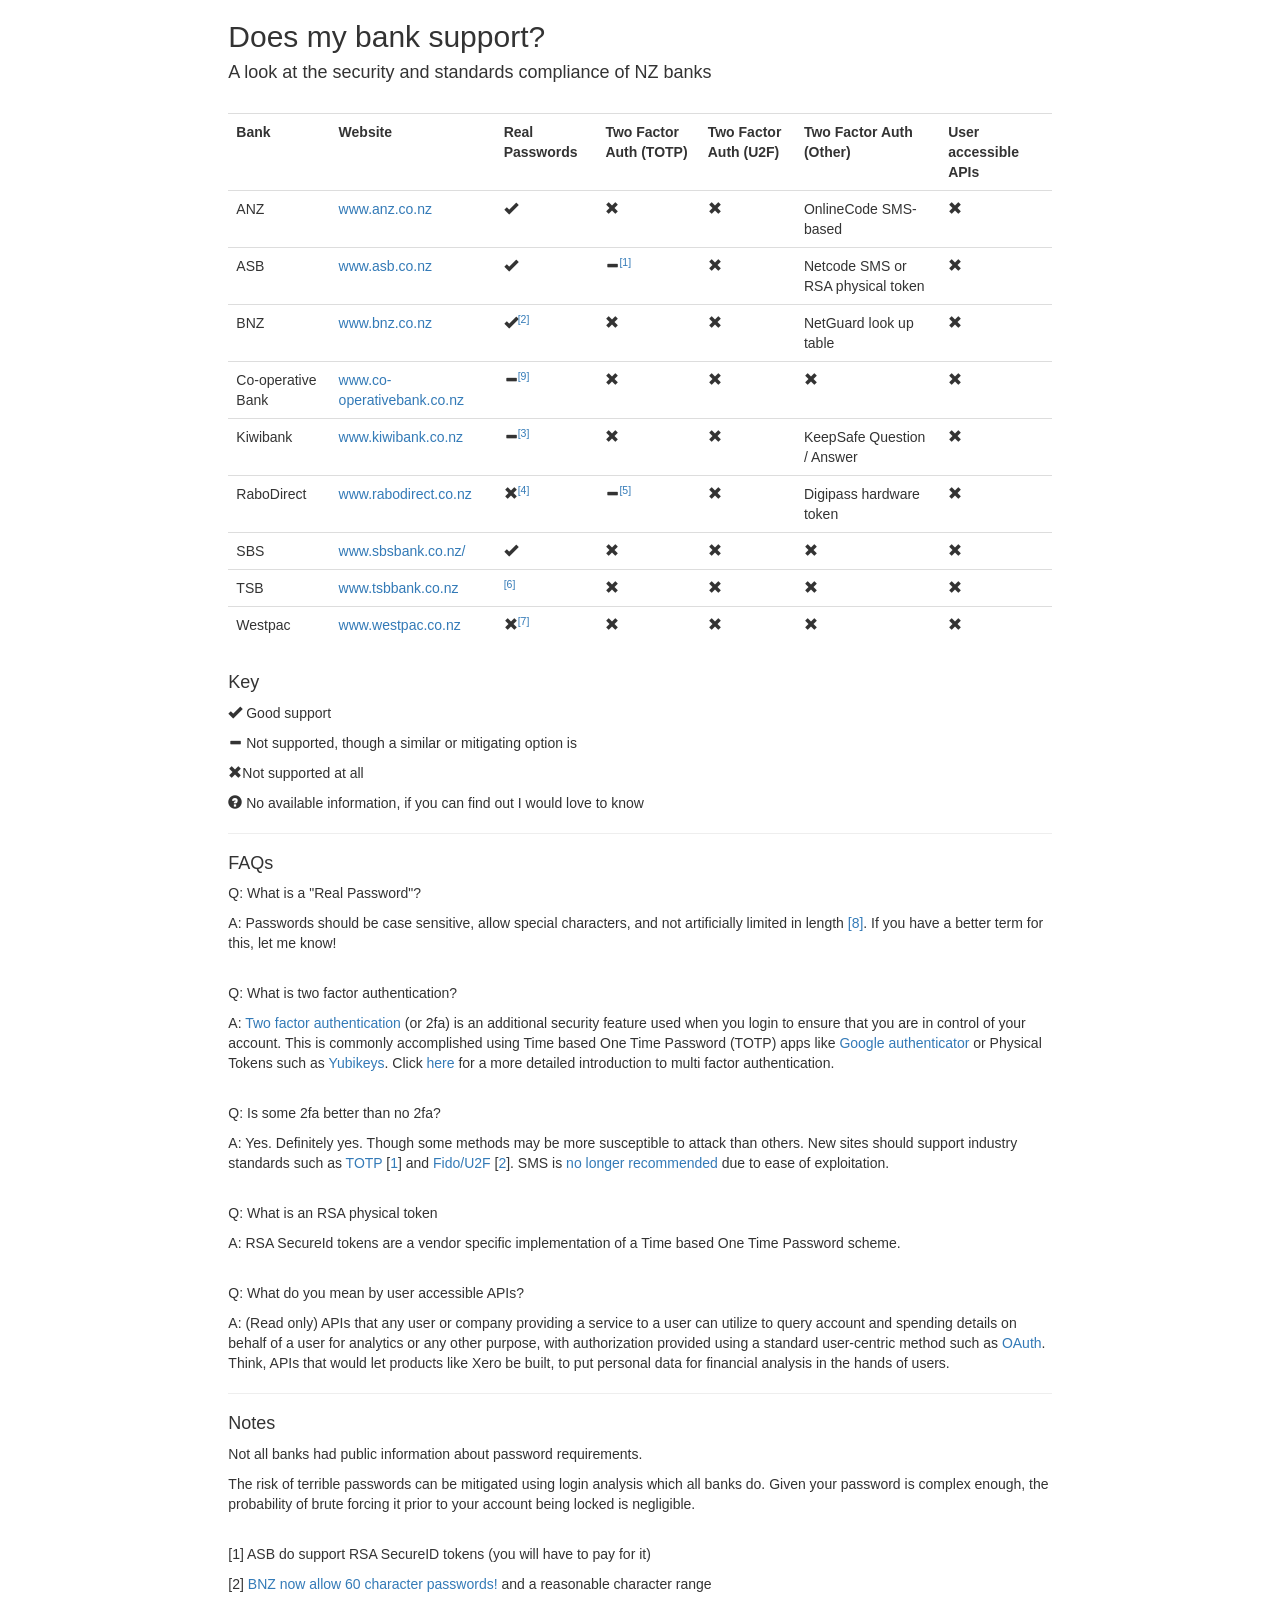
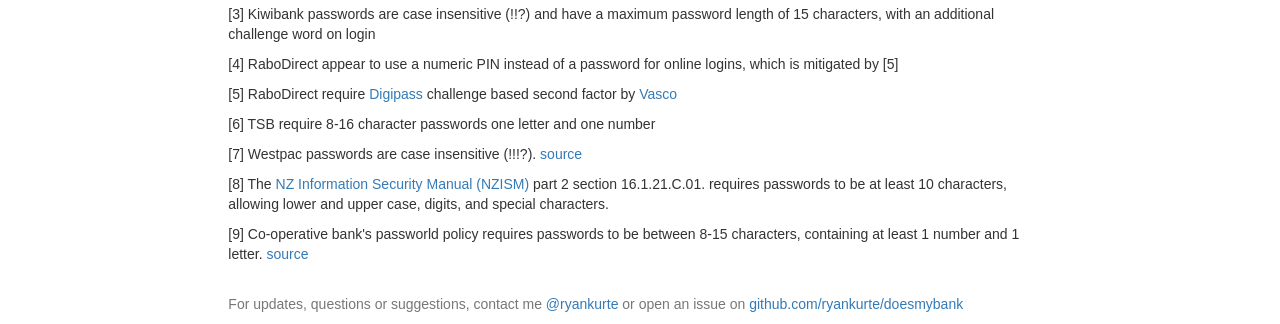
==== index.html @ afba8ef1 "Merge branch 'master' into sbs-bank # Conflicts: #	index.html" ====
<!DOCTYPE html>
<html lang="en">
  <head>
    <meta charset="utf-8">
    <meta http-equiv="X-UA-Compatible" content="IE=edge">
    <meta name="viewport" content="width=device-width, initial-scale=1">
    <!-- The above 3 meta tags *must* come first in the head; any other head content must come *after* these tags -->
    <title>Does My Bank Support?</title>

    <!-- Bootstrap -->
    <link href="css/bootstrap.min.css" rel="stylesheet">
    <!-- Custom CSS -->
    <link href="css/custom.css" rel="stylesheet">

    <!-- HTML5 shim and Respond.js for IE8 support of HTML5 elements and media queries -->
    <!-- WARNING: Respond.js doesn't work if you view the page via file:// -->
    <!--[if lt IE 9]>
      <script src="https://oss.maxcdn.com/html5shiv/3.7.3/html5shiv.min.js"></script>
      <script src="https://oss.maxcdn.com/respond/1.4.2/respond.min.js"></script>
    <![endif]-->
  </head>
  <body>
  <div class="container-fluid">
    <div class="row">
      <div class="col-md-10 col-md-offset-1 col-lg-8 col-lg-offset-2">
        <h2>Does my bank support?</h2>
        <h4>A look at the security and standards compliance of NZ banks</h4>
        <br>

        <div class="table-responsive">
          <table class="table table-reflow">
            <tr>
              <th data-label="Bank">Bank</th>
              <th>Website</th>
              <th>Real Passwords</th>
              <th>Two Factor Auth (TOTP)</th>
              <th>Two Factor Auth (U2F)</th>
              <th>Two Factor Auth (Other)</th>
              <th>User accessible APIs</th>
            </tr>
            <tr>
              <td data-label="ANZ">ANZ</td>
              <td><a href="https://www.anz.co.nz">www.anz.co.nz</a></td>
              <td><span class="glyphicon glyphicon-ok" aria-hidden="true"></span></td>
              <td><span class="glyphicon glyphicon-remove" aria-hidden="true"></span></td>
              <td><span class="glyphicon glyphicon-remove" aria-hidden="true"></span></td>
              <td>OnlineCode SMS-based</td>
              <td><span class="glyphicon glyphicon-remove" aria-hidden="true"></span></td>
            </tr>
            <tr>
              <td data-label="ASB">ASB</td>
              <td><a href="https://www.asb.co.nz">www.asb.co.nz</a></td>
              <td><span class="glyphicon glyphicon-ok" aria-hidden="true"></span></td>
              <td><span class="glyphicon glyphicon-minus" aria-hidden="true"></span><sup><a href="#note1">[1]</a></sup></td>
              <td><span class="glyphicon glyphicon-remove" aria-hidden="true"></span></td>
              <td>Netcode SMS or RSA physical token</td>
              <td><span class="glyphicon glyphicon-remove" aria-hidden="true"></span></td>
            </tr>
            <tr>
              <td data-label="BNZ">BNZ</td>
              <td><a href="https://www.bnz.co.nz">www.bnz.co.nz</a></td>
              <td><span class="glyphicon glyphicon-ok" aria-hidden="true"></span><sup><a href="#note2">[2]</a></sup></td>
              <td><span class="glyphicon glyphicon-remove" aria-hidden="true"></span></td>
              <td><span class="glyphicon glyphicon-remove" aria-hidden="true"></span></td>
              <td>NetGuard look up table</td>
              <td><span class="glyphicon glyphicon-remove" aria-hidden="true"></span></td>
            </tr>
            <tr>
              <td data-label="Co-operative Bank">Co-operative Bank</td>
              <td><a href="https://www.co-operativebank.co.nz">www.co-operativebank.co.nz</a></td>
              <td><span class="glyphicon glyphicon-minus" aria-hidden="true"></span><sup><a href="#note9">[9]</a></sup></td>
              <td><span class="glyphicon glyphicon-remove" aria-hidden="true"></span></td>
              <td><span class="glyphicon glyphicon-remove" aria-hidden="true"></span></td>
              <td><span class="glyphicon glyphicon-remove" aria-hidden="true"></span></td>
              <td><span class="glyphicon glyphicon-remove" aria-hidden="true"></span></td>
            </tr>
            <tr>
              <td data-label="Kiwibank">Kiwibank</td>
              <td><a href="https://www.kiwibank.co.nz">www.kiwibank.co.nz</a></td>
              <td><span class="glyphicon glyphicon-minus" aria-hidden="true"></span><sup><a href="#note3">[3]</a></sup></td>
              <td><span class="glyphicon glyphicon-remove" aria-hidden="true"></span></td>
              <td><span class="glyphicon glyphicon-remove" aria-hidden="true"></span></td>
              <td>KeepSafe Question / Answer</td>
              <td><span class="glyphicon glyphicon-remove" aria-hidden="true"></span></td>
            </tr>
            <tr>
              <td data-label="RaboDirect">RaboDirect</td>
              <td><a href="https://www.rabodirect.co.nz">www.rabodirect.co.nz</a></td>
              <td><span class="glyphicon glyphicon-remove" aria-hidden="true"></span><sup><a href="#note4">[4]</a></sup></td>
              <td><span class="glyphicon glyphicon-minus" aria-hidden="true"></span><sup><a href="#note5">[5]</a></sup></td>
              <td><span class="glyphicon glyphicon-remove" aria-hidden="true"></span></td>
              <td>Digipass hardware token</td>
              <td><span class="glyphicon glyphicon-remove" aria-hidden="true"></span></td>
            </tr>
            <tr>
              <td data-label="SBS">SBS</td>
              <td><a href="https://www.sbsbank.co.nz/">www.sbsbank.co.nz/</a></td>
              <td><span class="glyphicon glyphicon-ok" aria-hidden="true"></span></td>
              <td><span class="glyphicon glyphicon-remove" aria-hidden="true"></span></td>
              <td><span class="glyphicon glyphicon-remove" aria-hidden="true"></span></td>
              <td><span class="glyphicon glyphicon-remove" aria-hidden="true"></span></td>
              <td><span class="glyphicon glyphicon-remove" aria-hidden="true"></span></td>
              </tr>
            <tr>
              <td data-label="TSB">TSB</td>
              <td><a href="https://www.tsbbank.co.nz">www.tsbbank.co.nz</a></td>
              <td><span class="glyphicon glyphicon-removen" aria-hidden="true"></span><sup><a href="#note6">[6]</a></sup></td>
              <td><span class="glyphicon glyphicon-remove" aria-hidden="true"></span></td>
              <td><span class="glyphicon glyphicon-remove" aria-hidden="true"></span></td>
              <td><span class="glyphicon glyphicon-remove" aria-hidden="true"></span></td>
              <td><span class="glyphicon glyphicon-remove" aria-hidden="true"></span></td>
            </tr>
            <tr>
              <td data-label="Westpac">Westpac</td>
              <td><a href="https://www.westpac.co.nz">www.westpac.co.nz</a></td>
              <td><span class="glyphicon glyphicon-remove" aria-hidden="true"></span><sup><a href="#note7">[7]</a></sup></td>
              <td><span class="glyphicon glyphicon-remove" aria-hidden="true"></span></td>
              <td><span class="glyphicon glyphicon-remove" aria-hidden="true"></span></td>
              <td><span class="glyphicon glyphicon-remove" aria-hidden="true"></span></td>
              <td><span class="glyphicon glyphicon-remove" aria-hidden="true"></span></td>
            </tr>
          </table>
        </div>
        <span class="table-person-helper hidden-sm hidden-md hidden-lg">Swipe left to see more</span>

        <div>
        <h4>Key</h4>
          <p><span class="glyphicon glyphicon-ok" aria-hidden="true"></span> Good support</p>
          <p><span class="glyphicon glyphicon-minus" aria-hidden="true"></span> Not supported, though a similar or mitigating option is</p>
          <p><span class="glyphicon glyphicon-remove" aria-hidden="true"></span>Not supported at all</p>
          <p><span class="glyphicon glyphicon-question-sign" aria-hidden="true"></span> No available information, if you can find out I would love to know</p>
        </div>

        <hr>

        <div>
          <h4>FAQs</h4>
          <p>Q: What is a "Real Password"?</p>
          <p>A: Passwords should be case sensitive, allow special characters, and not artificially limited in length <a href="#note8">[8]</a>. If you have a better term for this, let me know!</p>
          <br>
          <p>Q: What is two factor authentication?</p>
          <p>A: <a href="https://en.wikipedia.org/wiki/Multi-factor_authentication">Two factor authentication</a> (or 2fa) is an additional security feature used when you login to ensure that you are in control of your account. This is commonly accomplished using Time based One Time Password (TOTP) apps like <a href="https://en.wikipedia.org/wiki/Google_Authenticator">Google authenticator</a> or Physical Tokens such as <a href="https://en.wikipedia.org/wiki/YubiKey">Yubikeys</a>. Click <a href="https://www.securenvoy.com/two-factor-authentication/what-is-2fa.shtm">here</a> for a more detailed introduction to multi factor authentication.</p>
          <br>
          <p>Q: Is some 2fa better than no 2fa?</p>
          <p>A: Yes. Definitely yes. Though some methods may be more susceptible to attack than others. New sites should support industry standards such as <a href="https://en.wikipedia.org/wiki/Time-based_One-time_Password_Algorithm">TOTP</a> [<a href="https://tools.ietf.org/html/rfc6238">1</a>] and <a href="https://en.wikipedia.org/wiki/Universal_2nd_Factor">Fido/U2F</a> [<a href="https://fidoalliance.org/specifications/overview/">2</a>]. SMS is <a href="https://techcrunch.com/2016/07/25/nist-declares-the-age-of-sms-based-2-factor-authentication-over/">no longer recommended</a> due to ease of exploitation.</p>
          <br>
          <p>Q: What is an RSA physical token</p>
          <p>A: RSA SecureId tokens are a vendor specific implementation of a Time based One Time Password scheme.</p>
          <br>
          <p>Q: What do you mean by user accessible APIs?</p>
          <p>A: (Read only) APIs that any user or company providing a service to a user can utilize to query account and spending details on behalf of a user for analytics or any other purpose, with authorization provided using a standard user-centric method such as <a href="https://en.wikipedia.org/wiki/OAuth">OAuth</a>. Think, APIs that would let products like Xero be built, to put personal data for financial analysis in the hands of users.</p>
        </div>

        <hr>

        <div>
          <h4>Notes</h4>
          <p>Not all banks had public information about password requirements.</p>
          <p>
            The risk of terrible passwords can be mitigated using login analysis which all banks do.
            Given your password is complex enough, the probability of brute forcing it prior to your account being locked is negligible.
          </p>
          <br>
          <p id="note1">[1] ASB do support RSA SecureID tokens (you will have to pay for it)</p>
          <p id="note2">[2] <a href="https://twitter.com/hipsterjazzbo/status/967546047261110273">BNZ now allow 60 character passwords!</a> and a reasonable character range</p>
          <p id="note3">[3] Kiwibank passwords are case insensitive (!!?) and have a maximum password length of 15 characters, with an additional challenge word on login</p>
          <p id="note4">[4] RaboDirect appear to use a numeric PIN instead of a password for online logins, which is mitigated by [5]</p>
          <p id="note5">[5] RaboDirect require <a href="https://www.rabodirect.co.nz/security/digipass/default.aspx">Digipass</a> challenge based second factor by <a href="https://www.vasco.com/">Vasco</a></p>
          <p id="note6">[6] TSB require 8-16 character passwords one letter and one number</p>
          <p id="note7">[7] Westpac passwords are case insensitive (!!!?). <a href="http://westpac.custhelp.com/app/answers/detail/a_id/523/~/how-do-i-choose-an-online-banking-password%3F">source</a></p>
          <p id="note8">[8] The <a href="http://www.gcsb.govt.nz/publications/the-nz-information-security-manual/">NZ Information Security Manual (NZISM)</a> part 2 section 16.1.21.C.01. requires passwords to be at least 10 characters, allowing lower and upper case, digits, and special characters.</p>
          <p id="note9">[9] Co-operative bank's passworld policy requires passwords to be between 8-15 characters, containing at least 1 number and 1 letter. <a href="https://www.co-operativebank.co.nz/terms-and-conditions/terms-and-conditions-digital-services">source</a></p>

        </div>

        <br>

        <footer class="footer">
          <p class="text-muted">For updates, questions or suggestions, contact me <a href="https://twitter.com/ryankurte">@ryankurte</a> or open an issue on <a href="https://github.com/ryankurte/doesmybank">github.com/ryankurte/doesmybank</a></p>
        </footer>
      </div>
    </div>
  </div>
  <!-- jQuery (necessary for Bootstrap's JavaScript plugins) -->
  <script src="https://ajax.googleapis.com/ajax/libs/jquery/1.12.4/jquery.min.js"></script>
  <!-- Include all compiled plugins (below), or include individual files as needed -->
  <script src="js/bootstrap.min.js"></script>
  <script src="js/analytics.js"></script>
</body>
</html>
---- css/custom.css ----
:target {
    background-color: #ffa;
}

@media screen and (max-width: 767px) {
    .table-reflow tbody {
        position: relative;
    }
    .table-reflow tr td:first-child:before, .table-reflow tr th:first-child:before {
        position: absolute;
        z-index: 1;
        left: 15px;
        display: block;
        width: 133px;
        height: 37px;
        padding: 8px;
        content: attr(data-label);
        transform: translateY(-8px);
        border-right: 1px solid #ddd;
        border-bottom: 1px solid #ddd;
        border-left: 1px solid #ddd;
        background-color: white;
    }
    .table-person-helper {
        font-size: 10px;
        top: 100%;
        display: block;
        content: attr(data-label);
        text-align: right;
        color: #6f6f6f;
    }
}
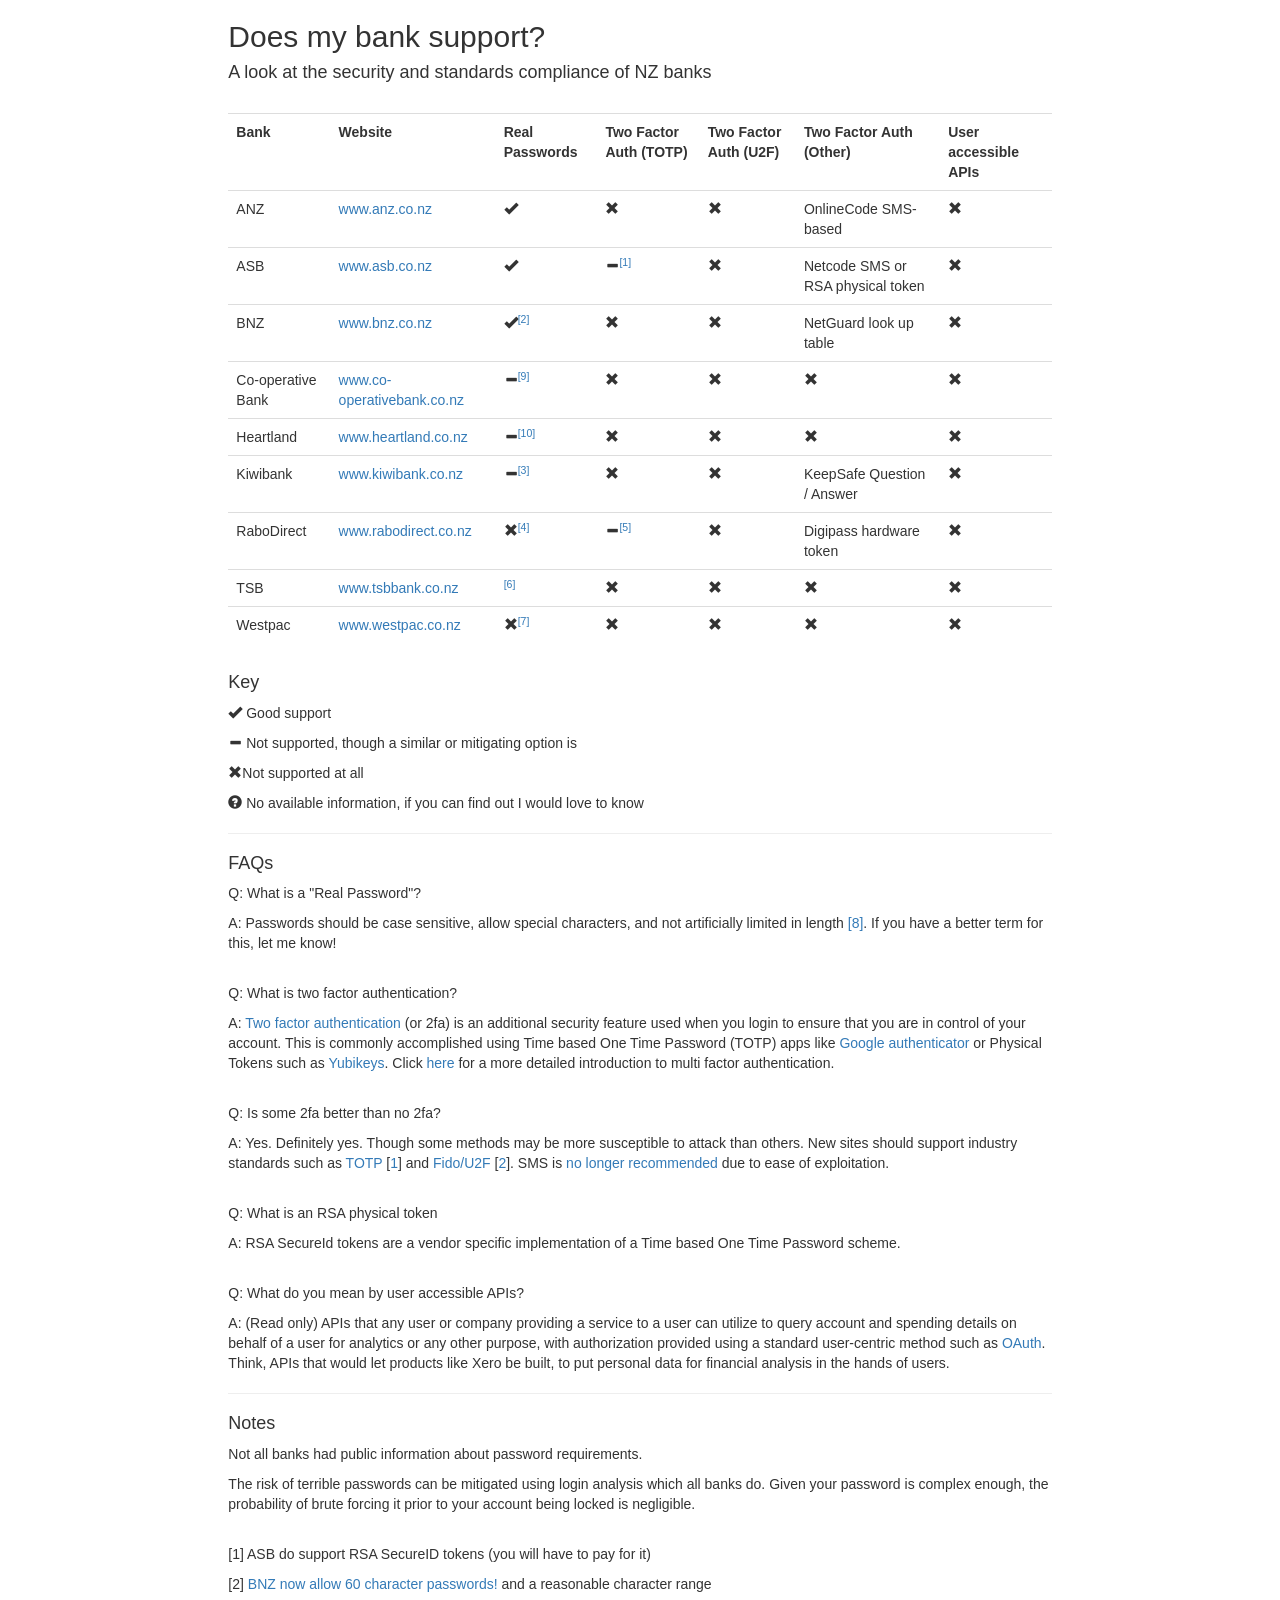
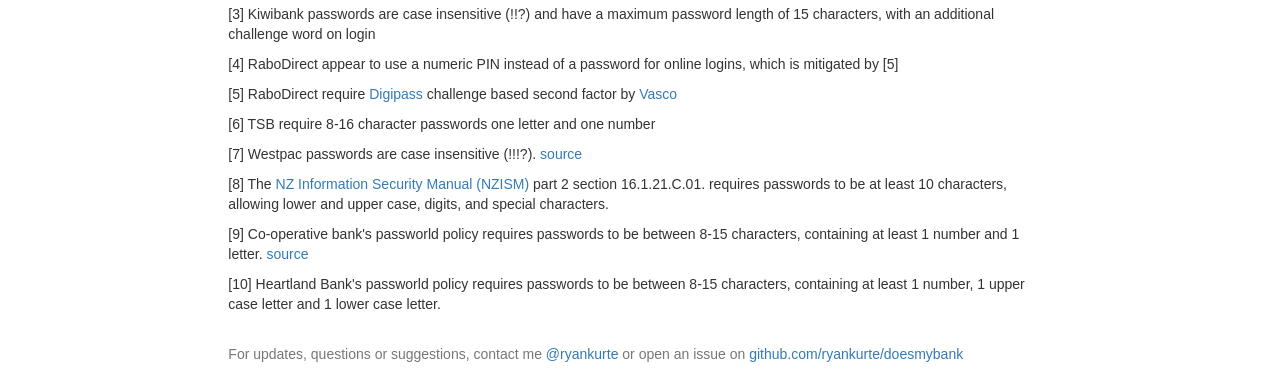
==== commit 84d0459e: "Heartland" ====
--- a/index.html
+++ b/index.html
@@ -75,6 +75,15 @@
               <td><span class="glyphicon glyphicon-remove" aria-hidden="true"></span></td>
             </tr>
             <tr>
+              <td data-label="Heartland">Heartland</td>
+              <td><a href="https://www.heartland.co.nz/">www.heartland.co.nz</a></td>
+              <td><span class="glyphicon glyphicon-minus" aria-hidden="true"></span><sup><a href="#note10">[10]</a></sup></td>
+              <td><span class="glyphicon glyphicon-remove" aria-hidden="true"></span></td>
+              <td><span class="glyphicon glyphicon-remove" aria-hidden="true"></span></td>
+              <td><span class="glyphicon glyphicon-remove" aria-hidden="true"></span></td>
+              <td><span class="glyphicon glyphicon-remove" aria-hidden="true"></span></td>
+            </tr>
+            <tr>
               <td data-label="Kiwibank">Kiwibank</td>
               <td><a href="https://www.kiwibank.co.nz">www.kiwibank.co.nz</a></td>
               <td><span class="glyphicon glyphicon-minus" aria-hidden="true"></span><sup><a href="#note3">[3]</a></sup></td>
@@ -84,7 +93,7 @@
               <td><span class="glyphicon glyphicon-remove" aria-hidden="true"></span></td>
             </tr>
             <tr>
-              <td data-label="RaboDirect">RaboDirect</td>
+              <td data-label=RaboDirect>RaboDirect</td>
               <td><a href="https://www.rabodirect.co.nz">www.rabodirect.co.nz</a></td>
               <td><span class="glyphicon glyphicon-remove" aria-hidden="true"></span><sup><a href="#note4">[4]</a></sup></td>
               <td><span class="glyphicon glyphicon-minus" aria-hidden="true"></span><sup><a href="#note5">[5]</a></sup></td>
@@ -92,15 +101,6 @@
               <td>Digipass hardware token</td>
               <td><span class="glyphicon glyphicon-remove" aria-hidden="true"></span></td>
             </tr>
-            <tr>
-              <td data-label="SBS">SBS</td>
-              <td><a href="https://www.sbsbank.co.nz/">www.sbsbank.co.nz/</a></td>
-              <td><span class="glyphicon glyphicon-ok" aria-hidden="true"></span></td>
-              <td><span class="glyphicon glyphicon-remove" aria-hidden="true"></span></td>
-              <td><span class="glyphicon glyphicon-remove" aria-hidden="true"></span></td>
-              <td><span class="glyphicon glyphicon-remove" aria-hidden="true"></span></td>
-              <td><span class="glyphicon glyphicon-remove" aria-hidden="true"></span></td>
-              </tr>
             <tr>
               <td data-label="TSB">TSB</td>
               <td><a href="https://www.tsbbank.co.nz">www.tsbbank.co.nz</a></td>
@@ -170,6 +170,7 @@
           <p id="note7">[7] Westpac passwords are case insensitive (!!!?). <a href="http://westpac.custhelp.com/app/answers/detail/a_id/523/~/how-do-i-choose-an-online-banking-password%3F">source</a></p>
           <p id="note8">[8] The <a href="http://www.gcsb.govt.nz/publications/the-nz-information-security-manual/">NZ Information Security Manual (NZISM)</a> part 2 section 16.1.21.C.01. requires passwords to be at least 10 characters, allowing lower and upper case, digits, and special characters.</p>
           <p id="note9">[9] Co-operative bank's passworld policy requires passwords to be between 8-15 characters, containing at least 1 number and 1 letter. <a href="https://www.co-operativebank.co.nz/terms-and-conditions/terms-and-conditions-digital-services">source</a></p>
+          <p id="note10">[10] Heartland Bank's passworld policy requires passwords to be between 8-15 characters, containing at least 1 number, 1 upper case letter and 1 lower case letter.</p>
 
         </div>
 
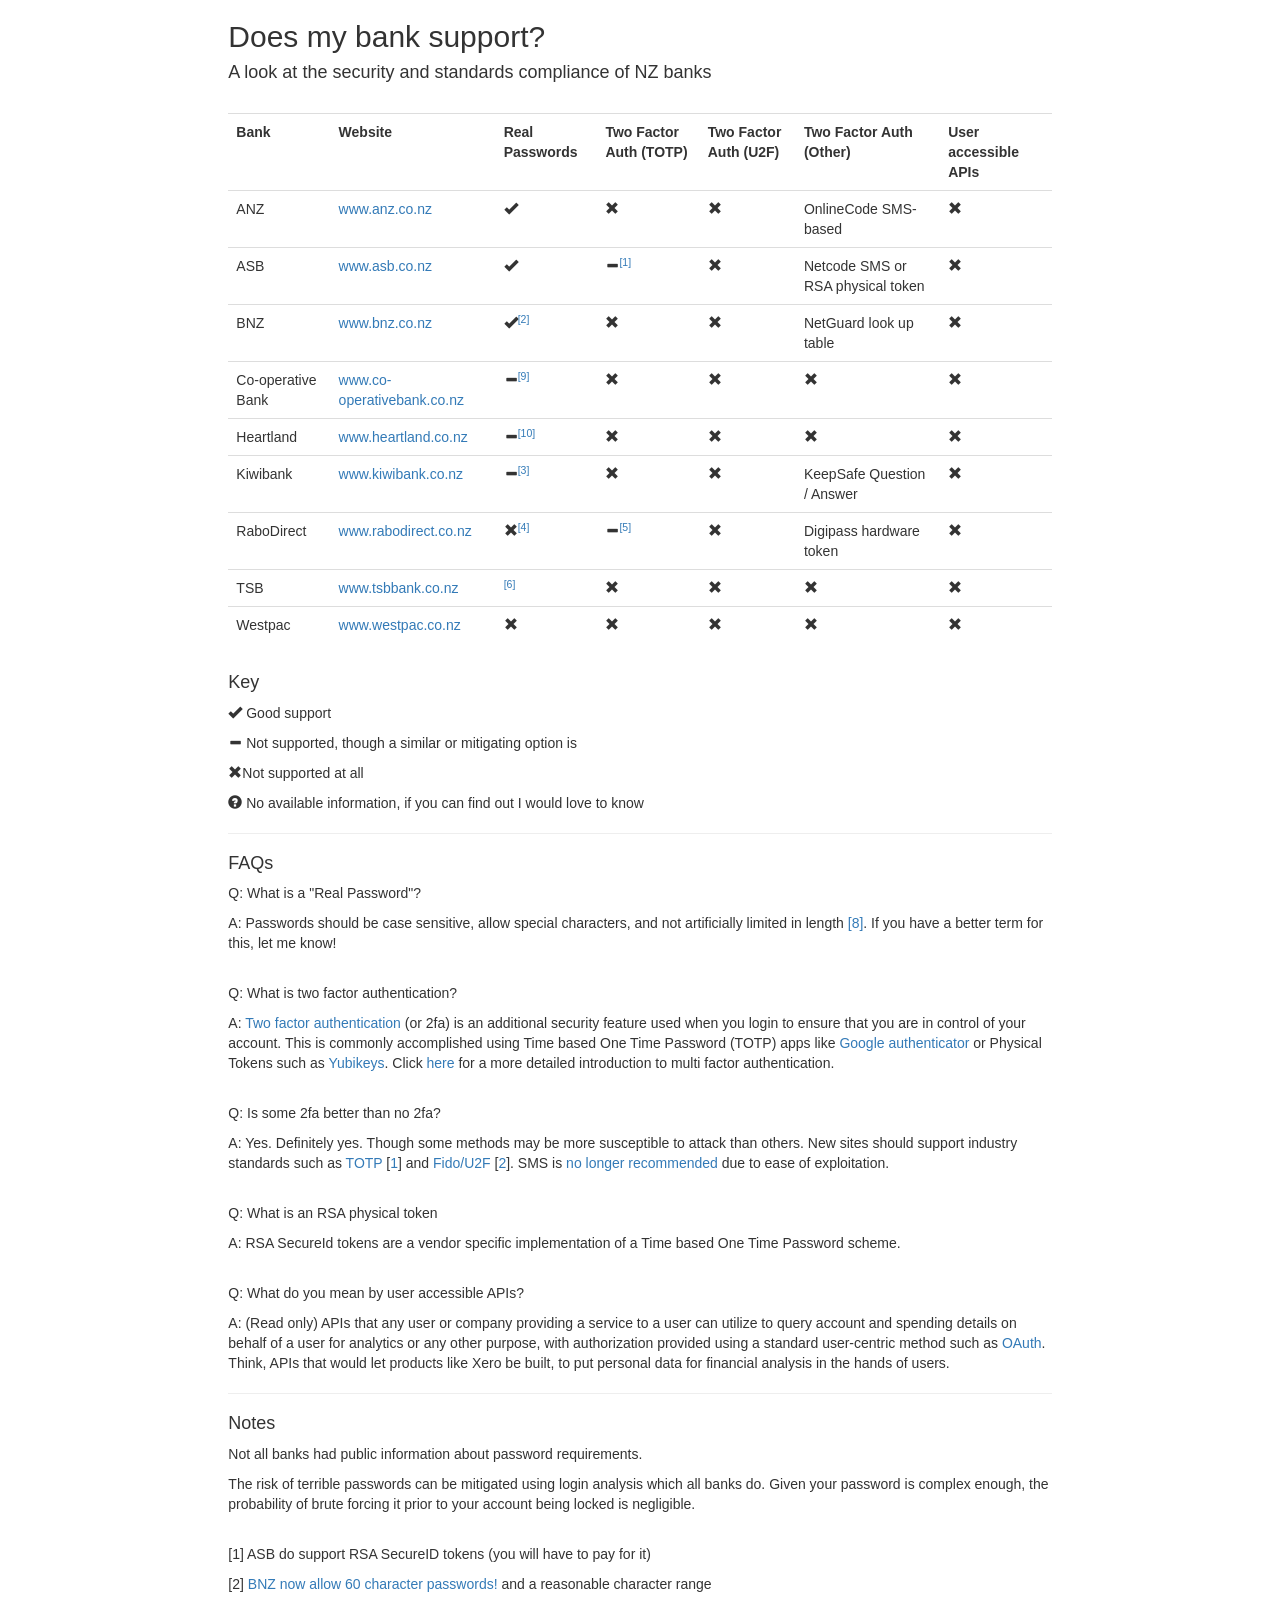
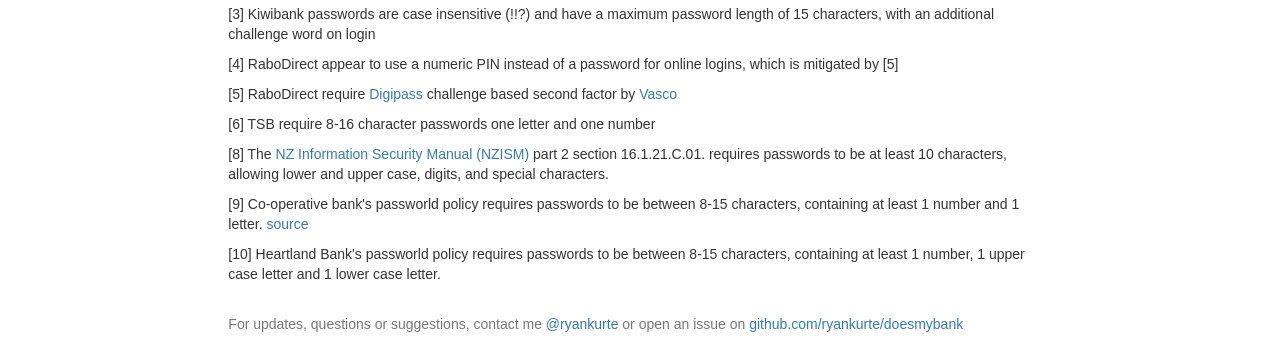
==== commit ec9acd06: "Update index.html resolves #18, westpac passwords are case sensitive now!" ====
--- a/index.html
+++ b/index.html
@@ -113,7 +113,7 @@
             <tr>
               <td data-label="Westpac">Westpac</td>
               <td><a href="https://www.westpac.co.nz">www.westpac.co.nz</a></td>
-              <td><span class="glyphicon glyphicon-remove" aria-hidden="true"></span><sup><a href="#note7">[7]</a></sup></td>
+              <td><span class="glyphicon glyphicon-remove" aria-hidden="true"></span></td>
               <td><span class="glyphicon glyphicon-remove" aria-hidden="true"></span></td>
               <td><span class="glyphicon glyphicon-remove" aria-hidden="true"></span></td>
               <td><span class="glyphicon glyphicon-remove" aria-hidden="true"></span></td>
@@ -167,7 +167,6 @@
           <p id="note4">[4] RaboDirect appear to use a numeric PIN instead of a password for online logins, which is mitigated by [5]</p>
           <p id="note5">[5] RaboDirect require <a href="https://www.rabodirect.co.nz/security/digipass/default.aspx">Digipass</a> challenge based second factor by <a href="https://www.vasco.com/">Vasco</a></p>
           <p id="note6">[6] TSB require 8-16 character passwords one letter and one number</p>
-          <p id="note7">[7] Westpac passwords are case insensitive (!!!?). <a href="http://westpac.custhelp.com/app/answers/detail/a_id/523/~/how-do-i-choose-an-online-banking-password%3F">source</a></p>
           <p id="note8">[8] The <a href="http://www.gcsb.govt.nz/publications/the-nz-information-security-manual/">NZ Information Security Manual (NZISM)</a> part 2 section 16.1.21.C.01. requires passwords to be at least 10 characters, allowing lower and upper case, digits, and special characters.</p>
           <p id="note9">[9] Co-operative bank's passworld policy requires passwords to be between 8-15 characters, containing at least 1 number and 1 letter. <a href="https://www.co-operativebank.co.nz/terms-and-conditions/terms-and-conditions-digital-services">source</a></p>
           <p id="note10">[10] Heartland Bank's passworld policy requires passwords to be between 8-15 characters, containing at least 1 number, 1 upper case letter and 1 lower case letter.</p>
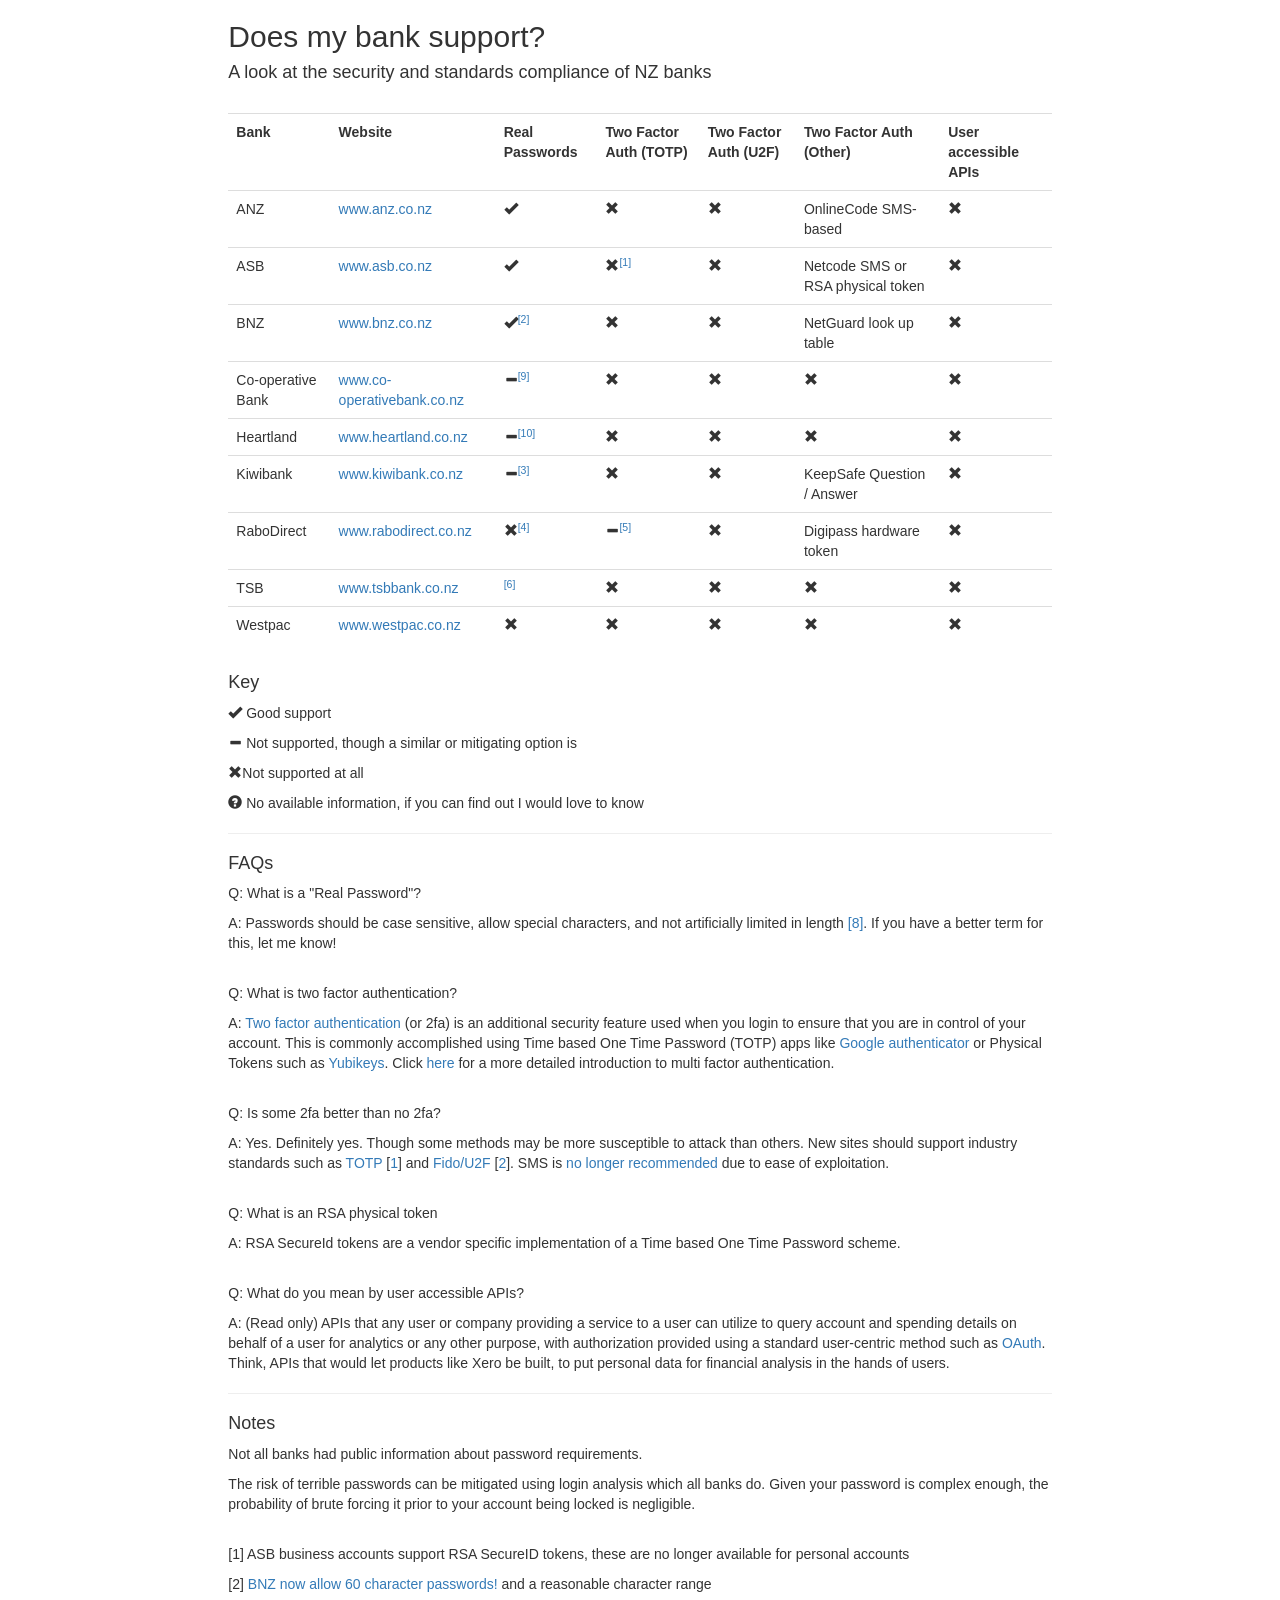
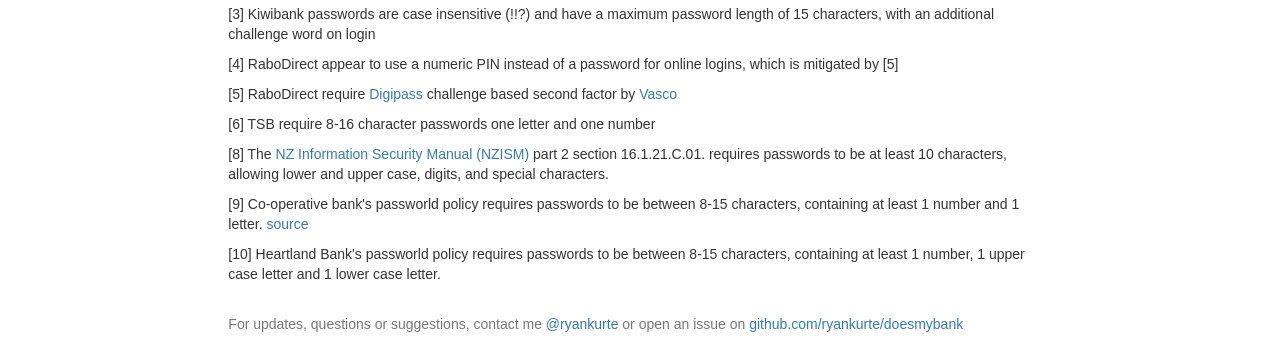
==== commit 1ae69d61: "Update index.html Update ASB to note RSA tokens only available for business accounts now, closes #19" ====
--- a/index.html
+++ b/index.html
@@ -51,7 +51,7 @@
               <td data-label="ASB">ASB</td>
               <td><a href="https://www.asb.co.nz">www.asb.co.nz</a></td>
               <td><span class="glyphicon glyphicon-ok" aria-hidden="true"></span></td>
-              <td><span class="glyphicon glyphicon-minus" aria-hidden="true"></span><sup><a href="#note1">[1]</a></sup></td>
+              <td><span class="glyphicon glyphicon-remove" aria-hidden="true"></span><sup><a href="#note1">[1]</a></sup></td>
               <td><span class="glyphicon glyphicon-remove" aria-hidden="true"></span></td>
               <td>Netcode SMS or RSA physical token</td>
               <td><span class="glyphicon glyphicon-remove" aria-hidden="true"></span></td>
@@ -161,7 +161,7 @@
             Given your password is complex enough, the probability of brute forcing it prior to your account being locked is negligible.
           </p>
           <br>
-          <p id="note1">[1] ASB do support RSA SecureID tokens (you will have to pay for it)</p>
+          <p id="note1">[1] ASB business accounts support RSA SecureID tokens, these are no longer available for personal accounts</p>
           <p id="note2">[2] <a href="https://twitter.com/hipsterjazzbo/status/967546047261110273">BNZ now allow 60 character passwords!</a> and a reasonable character range</p>
           <p id="note3">[3] Kiwibank passwords are case insensitive (!!?) and have a maximum password length of 15 characters, with an additional challenge word on login</p>
           <p id="note4">[4] RaboDirect appear to use a numeric PIN instead of a password for online logins, which is mitigated by [5]</p>
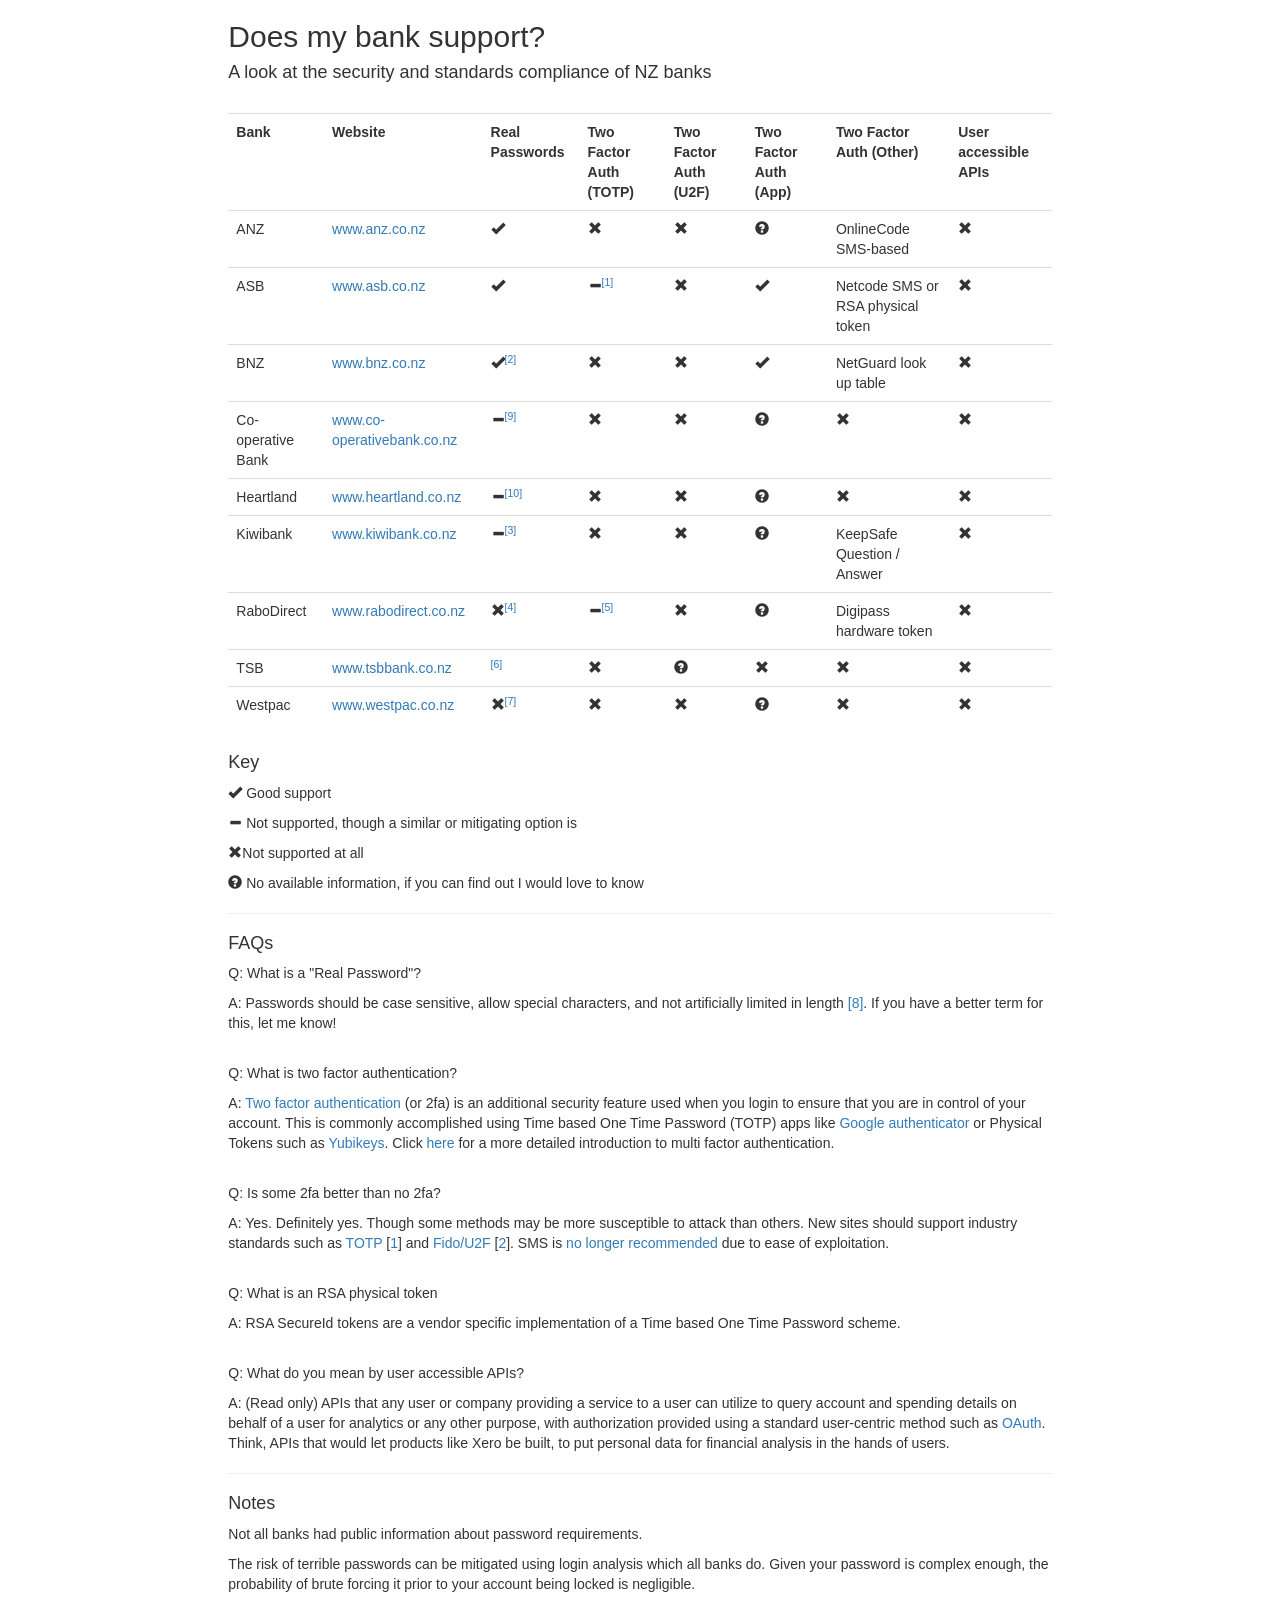
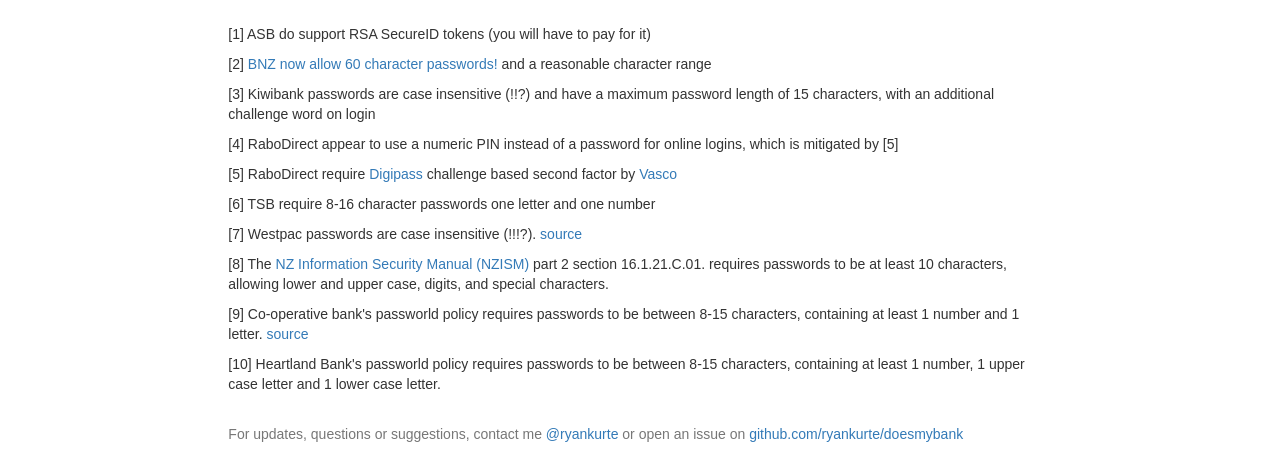
==== commit 4617ff40: "app authenticator" ====
--- a/index.html
+++ b/index.html
@@ -35,6 +35,7 @@
               <th>Real Passwords</th>
               <th>Two Factor Auth (TOTP)</th>
               <th>Two Factor Auth (U2F)</th>
+              <th>Two Factor Auth (App)</th>
               <th>Two Factor Auth (Other)</th>
               <th>User accessible APIs</th>
             </tr>
@@ -44,6 +45,7 @@
               <td><span class="glyphicon glyphicon-ok" aria-hidden="true"></span></td>
               <td><span class="glyphicon glyphicon-remove" aria-hidden="true"></span></td>
               <td><span class="glyphicon glyphicon-remove" aria-hidden="true"></span></td>
+              <td><span class="glyphicon glyphicon-question-sign" aria-hidden="true"></td>
               <td>OnlineCode SMS-based</td>
               <td><span class="glyphicon glyphicon-remove" aria-hidden="true"></span></td>
             </tr>
@@ -51,8 +53,9 @@
               <td data-label="ASB">ASB</td>
               <td><a href="https://www.asb.co.nz">www.asb.co.nz</a></td>
               <td><span class="glyphicon glyphicon-ok" aria-hidden="true"></span></td>
-              <td><span class="glyphicon glyphicon-remove" aria-hidden="true"></span><sup><a href="#note1">[1]</a></sup></td>
-              <td><span class="glyphicon glyphicon-remove" aria-hidden="true"></span></td>
+              <td><span class="glyphicon glyphicon-minus" aria-hidden="true"></span><sup><a href="#note1">[1]</a></sup></td>
+              <td><span class="glyphicon glyphicon-remove" aria-hidden="true"></span></td>
+              <td><span class="glyphicon glyphicon-ok" aria-hidden="true"></td>
               <td>Netcode SMS or RSA physical token</td>
               <td><span class="glyphicon glyphicon-remove" aria-hidden="true"></span></td>
             </tr>
@@ -62,6 +65,7 @@
               <td><span class="glyphicon glyphicon-ok" aria-hidden="true"></span><sup><a href="#note2">[2]</a></sup></td>
               <td><span class="glyphicon glyphicon-remove" aria-hidden="true"></span></td>
               <td><span class="glyphicon glyphicon-remove" aria-hidden="true"></span></td>
+              <td><span class="glyphicon glyphicon-ok" aria-hidden="true"></td>
               <td>NetGuard look up table</td>
               <td><span class="glyphicon glyphicon-remove" aria-hidden="true"></span></td>
             </tr>
@@ -71,6 +75,7 @@
               <td><span class="glyphicon glyphicon-minus" aria-hidden="true"></span><sup><a href="#note9">[9]</a></sup></td>
               <td><span class="glyphicon glyphicon-remove" aria-hidden="true"></span></td>
               <td><span class="glyphicon glyphicon-remove" aria-hidden="true"></span></td>
+              <td><span class="glyphicon glyphicon-question-sign" aria-hidden="true"></td>
               <td><span class="glyphicon glyphicon-remove" aria-hidden="true"></span></td>
               <td><span class="glyphicon glyphicon-remove" aria-hidden="true"></span></td>
             </tr>
@@ -80,6 +85,7 @@
               <td><span class="glyphicon glyphicon-minus" aria-hidden="true"></span><sup><a href="#note10">[10]</a></sup></td>
               <td><span class="glyphicon glyphicon-remove" aria-hidden="true"></span></td>
               <td><span class="glyphicon glyphicon-remove" aria-hidden="true"></span></td>
+              <td><span class="glyphicon glyphicon-question-sign" aria-hidden="true"></td>
               <td><span class="glyphicon glyphicon-remove" aria-hidden="true"></span></td>
               <td><span class="glyphicon glyphicon-remove" aria-hidden="true"></span></td>
             </tr>
@@ -89,6 +95,7 @@
               <td><span class="glyphicon glyphicon-minus" aria-hidden="true"></span><sup><a href="#note3">[3]</a></sup></td>
               <td><span class="glyphicon glyphicon-remove" aria-hidden="true"></span></td>
               <td><span class="glyphicon glyphicon-remove" aria-hidden="true"></span></td>
+              <td><span class="glyphicon glyphicon-question-sign" aria-hidden="true"></td>
               <td>KeepSafe Question / Answer</td>
               <td><span class="glyphicon glyphicon-remove" aria-hidden="true"></span></td>
             </tr>
@@ -98,6 +105,7 @@
               <td><span class="glyphicon glyphicon-remove" aria-hidden="true"></span><sup><a href="#note4">[4]</a></sup></td>
               <td><span class="glyphicon glyphicon-minus" aria-hidden="true"></span><sup><a href="#note5">[5]</a></sup></td>
               <td><span class="glyphicon glyphicon-remove" aria-hidden="true"></span></td>
+              <td><span class="glyphicon glyphicon-question-sign" aria-hidden="true"></td>
               <td>Digipass hardware token</td>
               <td><span class="glyphicon glyphicon-remove" aria-hidden="true"></span></td>
             </tr>
@@ -106,6 +114,7 @@
               <td><a href="https://www.tsbbank.co.nz">www.tsbbank.co.nz</a></td>
               <td><span class="glyphicon glyphicon-removen" aria-hidden="true"></span><sup><a href="#note6">[6]</a></sup></td>
               <td><span class="glyphicon glyphicon-remove" aria-hidden="true"></span></td>
+              <td><span class="glyphicon glyphicon-question-sign" aria-hidden="true"></td>
               <td><span class="glyphicon glyphicon-remove" aria-hidden="true"></span></td>
               <td><span class="glyphicon glyphicon-remove" aria-hidden="true"></span></td>
               <td><span class="glyphicon glyphicon-remove" aria-hidden="true"></span></td>
@@ -113,9 +122,10 @@
             <tr>
               <td data-label="Westpac">Westpac</td>
               <td><a href="https://www.westpac.co.nz">www.westpac.co.nz</a></td>
-              <td><span class="glyphicon glyphicon-remove" aria-hidden="true"></span></td>
-              <td><span class="glyphicon glyphicon-remove" aria-hidden="true"></span></td>
-              <td><span class="glyphicon glyphicon-remove" aria-hidden="true"></span></td>
+              <td><span class="glyphicon glyphicon-remove" aria-hidden="true"></span><sup><a href="#note7">[7]</a></sup></td>
+              <td><span class="glyphicon glyphicon-remove" aria-hidden="true"></span></td>
+              <td><span class="glyphicon glyphicon-remove" aria-hidden="true"></span></td>
+              <td><span class="glyphicon glyphicon-question-sign" aria-hidden="true"></td>
               <td><span class="glyphicon glyphicon-remove" aria-hidden="true"></span></td>
               <td><span class="glyphicon glyphicon-remove" aria-hidden="true"></span></td>
             </tr>
@@ -161,12 +171,13 @@
             Given your password is complex enough, the probability of brute forcing it prior to your account being locked is negligible.
           </p>
           <br>
-          <p id="note1">[1] ASB business accounts support RSA SecureID tokens, these are no longer available for personal accounts</p>
+          <p id="note1">[1] ASB do support RSA SecureID tokens (you will have to pay for it)</p>
           <p id="note2">[2] <a href="https://twitter.com/hipsterjazzbo/status/967546047261110273">BNZ now allow 60 character passwords!</a> and a reasonable character range</p>
           <p id="note3">[3] Kiwibank passwords are case insensitive (!!?) and have a maximum password length of 15 characters, with an additional challenge word on login</p>
           <p id="note4">[4] RaboDirect appear to use a numeric PIN instead of a password for online logins, which is mitigated by [5]</p>
           <p id="note5">[5] RaboDirect require <a href="https://www.rabodirect.co.nz/security/digipass/default.aspx">Digipass</a> challenge based second factor by <a href="https://www.vasco.com/">Vasco</a></p>
           <p id="note6">[6] TSB require 8-16 character passwords one letter and one number</p>
+          <p id="note7">[7] Westpac passwords are case insensitive (!!!?). <a href="http://westpac.custhelp.com/app/answers/detail/a_id/523/~/how-do-i-choose-an-online-banking-password%3F">source</a></p>
           <p id="note8">[8] The <a href="http://www.gcsb.govt.nz/publications/the-nz-information-security-manual/">NZ Information Security Manual (NZISM)</a> part 2 section 16.1.21.C.01. requires passwords to be at least 10 characters, allowing lower and upper case, digits, and special characters.</p>
           <p id="note9">[9] Co-operative bank's passworld policy requires passwords to be between 8-15 characters, containing at least 1 number and 1 letter. <a href="https://www.co-operativebank.co.nz/terms-and-conditions/terms-and-conditions-digital-services">source</a></p>
           <p id="note10">[10] Heartland Bank's passworld policy requires passwords to be between 8-15 characters, containing at least 1 number, 1 upper case letter and 1 lower case letter.</p>
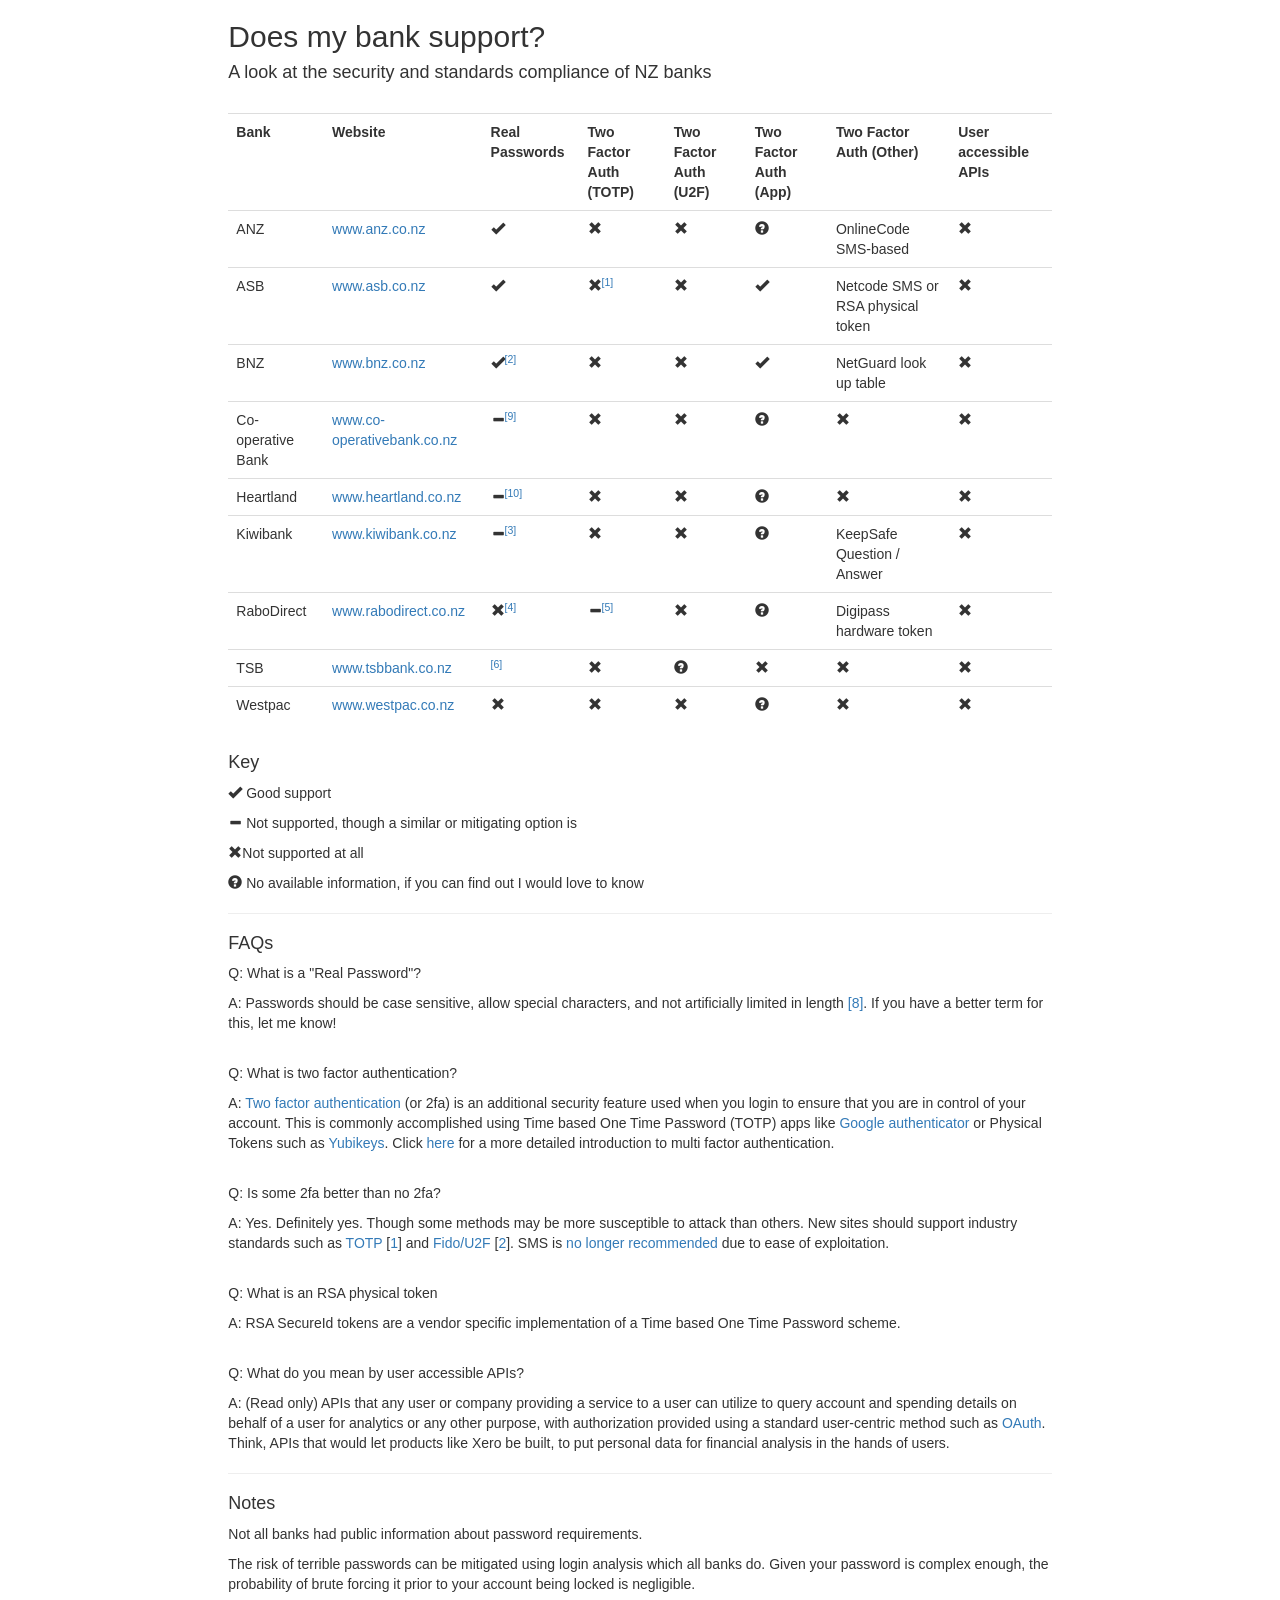
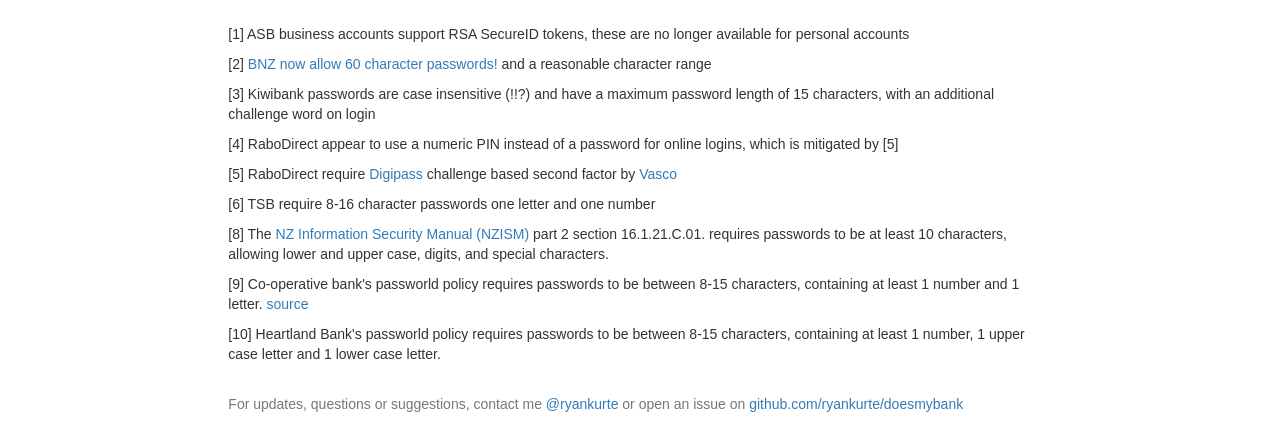
==== commit 0bf0bc26: "Merge branch 'ryankurte:master' into master" ====
--- a/index.html
+++ b/index.html
@@ -53,7 +53,7 @@
               <td data-label="ASB">ASB</td>
               <td><a href="https://www.asb.co.nz">www.asb.co.nz</a></td>
               <td><span class="glyphicon glyphicon-ok" aria-hidden="true"></span></td>
-              <td><span class="glyphicon glyphicon-minus" aria-hidden="true"></span><sup><a href="#note1">[1]</a></sup></td>
+              <td><span class="glyphicon glyphicon-remove" aria-hidden="true"></span><sup><a href="#note1">[1]</a></sup></td>
               <td><span class="glyphicon glyphicon-remove" aria-hidden="true"></span></td>
               <td><span class="glyphicon glyphicon-ok" aria-hidden="true"></td>
               <td>Netcode SMS or RSA physical token</td>
@@ -122,7 +122,7 @@
             <tr>
               <td data-label="Westpac">Westpac</td>
               <td><a href="https://www.westpac.co.nz">www.westpac.co.nz</a></td>
-              <td><span class="glyphicon glyphicon-remove" aria-hidden="true"></span><sup><a href="#note7">[7]</a></sup></td>
+              <td><span class="glyphicon glyphicon-remove" aria-hidden="true"></span></td>
               <td><span class="glyphicon glyphicon-remove" aria-hidden="true"></span></td>
               <td><span class="glyphicon glyphicon-remove" aria-hidden="true"></span></td>
               <td><span class="glyphicon glyphicon-question-sign" aria-hidden="true"></td>
@@ -171,13 +171,12 @@
             Given your password is complex enough, the probability of brute forcing it prior to your account being locked is negligible.
           </p>
           <br>
-          <p id="note1">[1] ASB do support RSA SecureID tokens (you will have to pay for it)</p>
+          <p id="note1">[1] ASB business accounts support RSA SecureID tokens, these are no longer available for personal accounts</p>
           <p id="note2">[2] <a href="https://twitter.com/hipsterjazzbo/status/967546047261110273">BNZ now allow 60 character passwords!</a> and a reasonable character range</p>
           <p id="note3">[3] Kiwibank passwords are case insensitive (!!?) and have a maximum password length of 15 characters, with an additional challenge word on login</p>
           <p id="note4">[4] RaboDirect appear to use a numeric PIN instead of a password for online logins, which is mitigated by [5]</p>
           <p id="note5">[5] RaboDirect require <a href="https://www.rabodirect.co.nz/security/digipass/default.aspx">Digipass</a> challenge based second factor by <a href="https://www.vasco.com/">Vasco</a></p>
           <p id="note6">[6] TSB require 8-16 character passwords one letter and one number</p>
-          <p id="note7">[7] Westpac passwords are case insensitive (!!!?). <a href="http://westpac.custhelp.com/app/answers/detail/a_id/523/~/how-do-i-choose-an-online-banking-password%3F">source</a></p>
           <p id="note8">[8] The <a href="http://www.gcsb.govt.nz/publications/the-nz-information-security-manual/">NZ Information Security Manual (NZISM)</a> part 2 section 16.1.21.C.01. requires passwords to be at least 10 characters, allowing lower and upper case, digits, and special characters.</p>
           <p id="note9">[9] Co-operative bank's passworld policy requires passwords to be between 8-15 characters, containing at least 1 number and 1 letter. <a href="https://www.co-operativebank.co.nz/terms-and-conditions/terms-and-conditions-digital-services">source</a></p>
           <p id="note10">[10] Heartland Bank's passworld policy requires passwords to be between 8-15 characters, containing at least 1 number, 1 upper case letter and 1 lower case letter.</p>
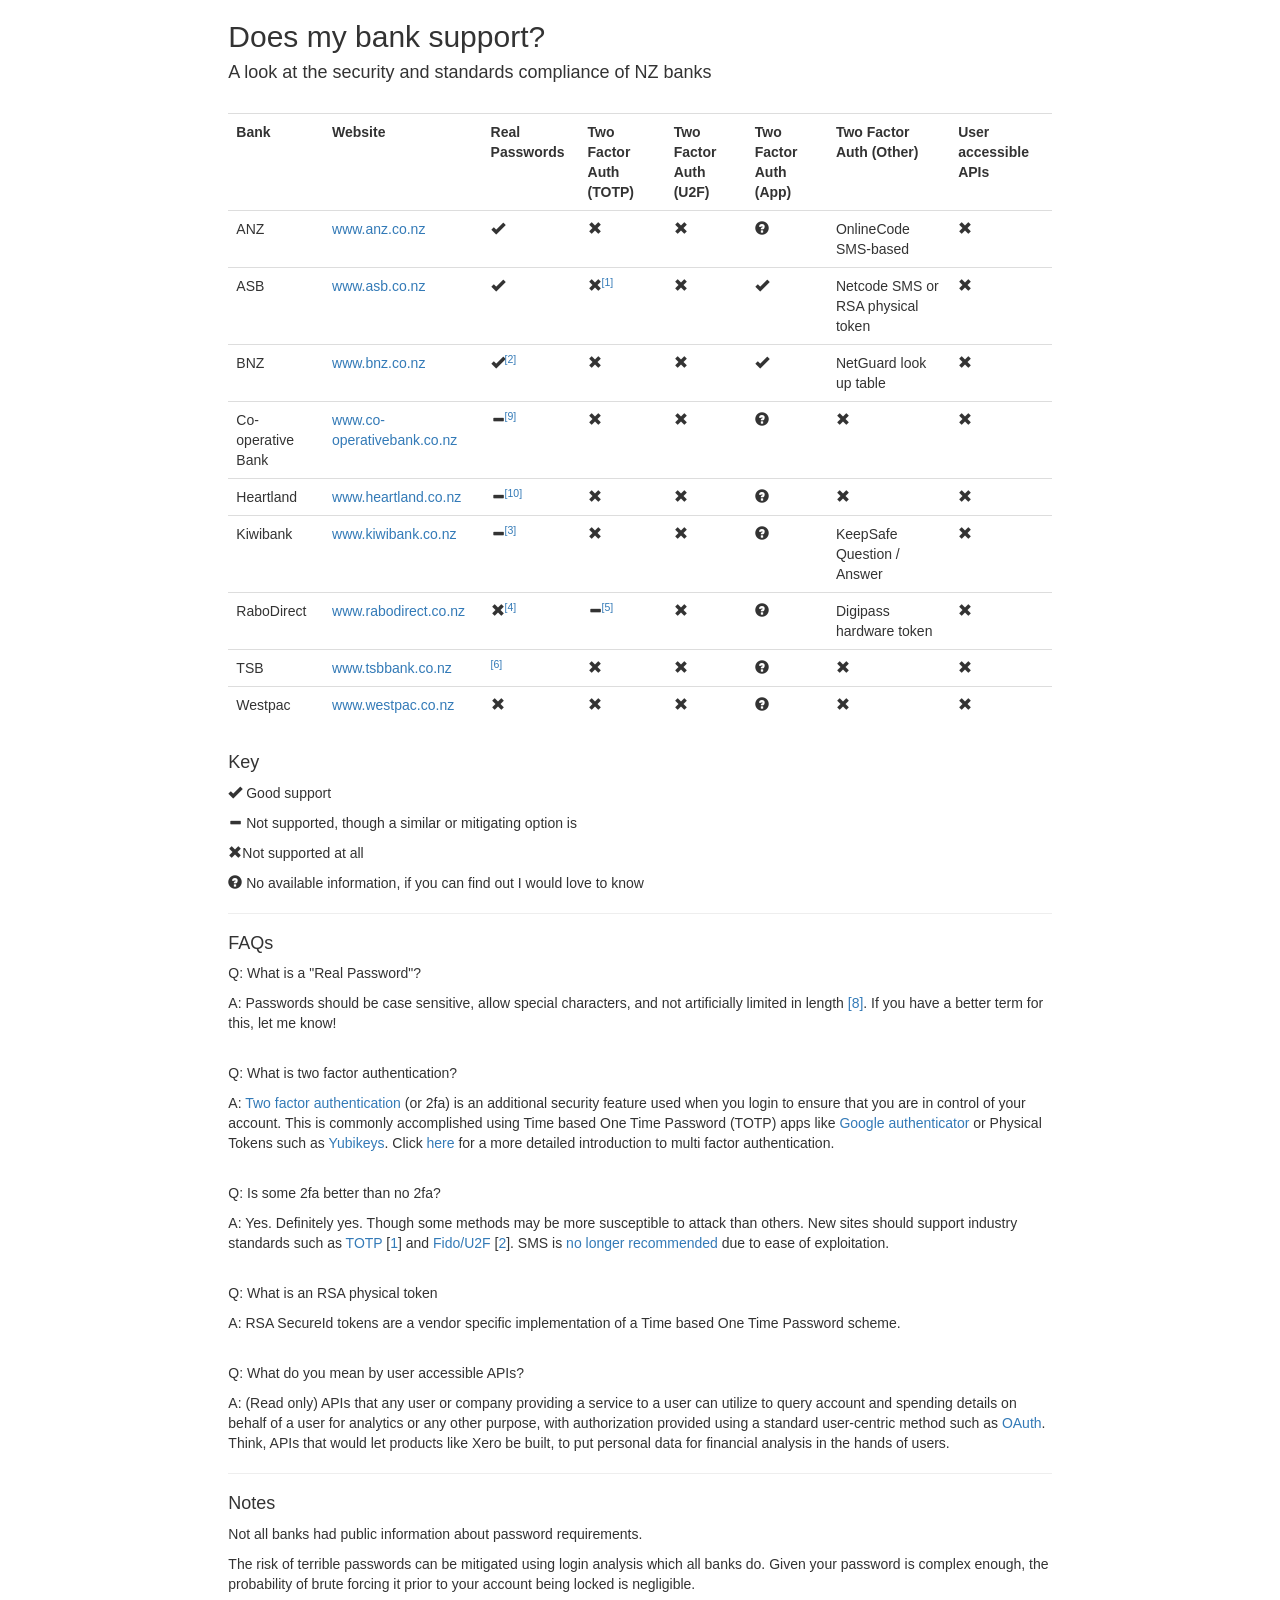
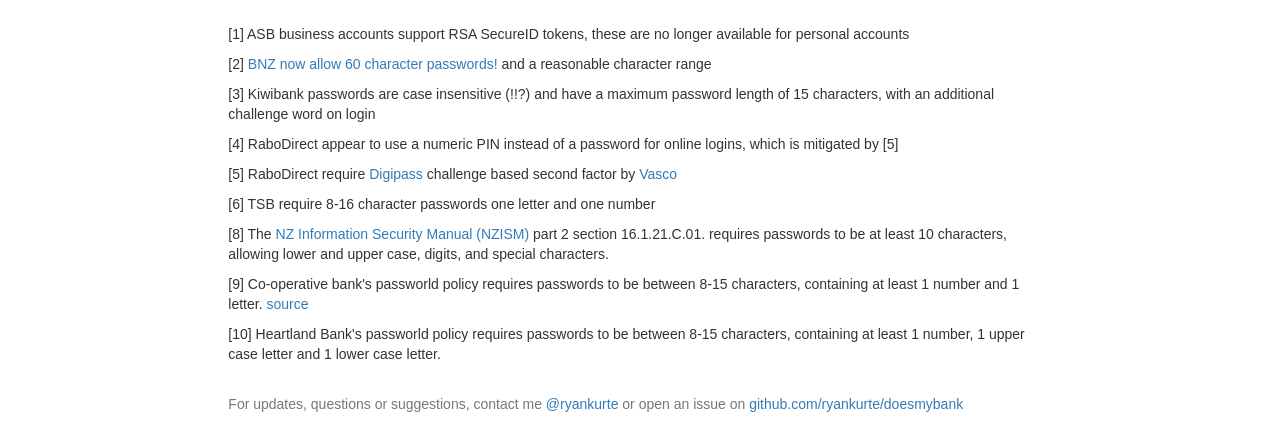
==== commit aca06e0a: "tsb" ====
--- a/index.html
+++ b/index.html
@@ -114,8 +114,8 @@
               <td><a href="https://www.tsbbank.co.nz">www.tsbbank.co.nz</a></td>
               <td><span class="glyphicon glyphicon-removen" aria-hidden="true"></span><sup><a href="#note6">[6]</a></sup></td>
               <td><span class="glyphicon glyphicon-remove" aria-hidden="true"></span></td>
-              <td><span class="glyphicon glyphicon-question-sign" aria-hidden="true"></td>
-              <td><span class="glyphicon glyphicon-remove" aria-hidden="true"></span></td>
+              <td><span class="glyphicon glyphicon-remove" aria-hidden="true"></td>
+              <td><span class="glyphicon glyphicon-question-sign" aria-hidden="true"></span></td>
               <td><span class="glyphicon glyphicon-remove" aria-hidden="true"></span></td>
               <td><span class="glyphicon glyphicon-remove" aria-hidden="true"></span></td>
             </tr>
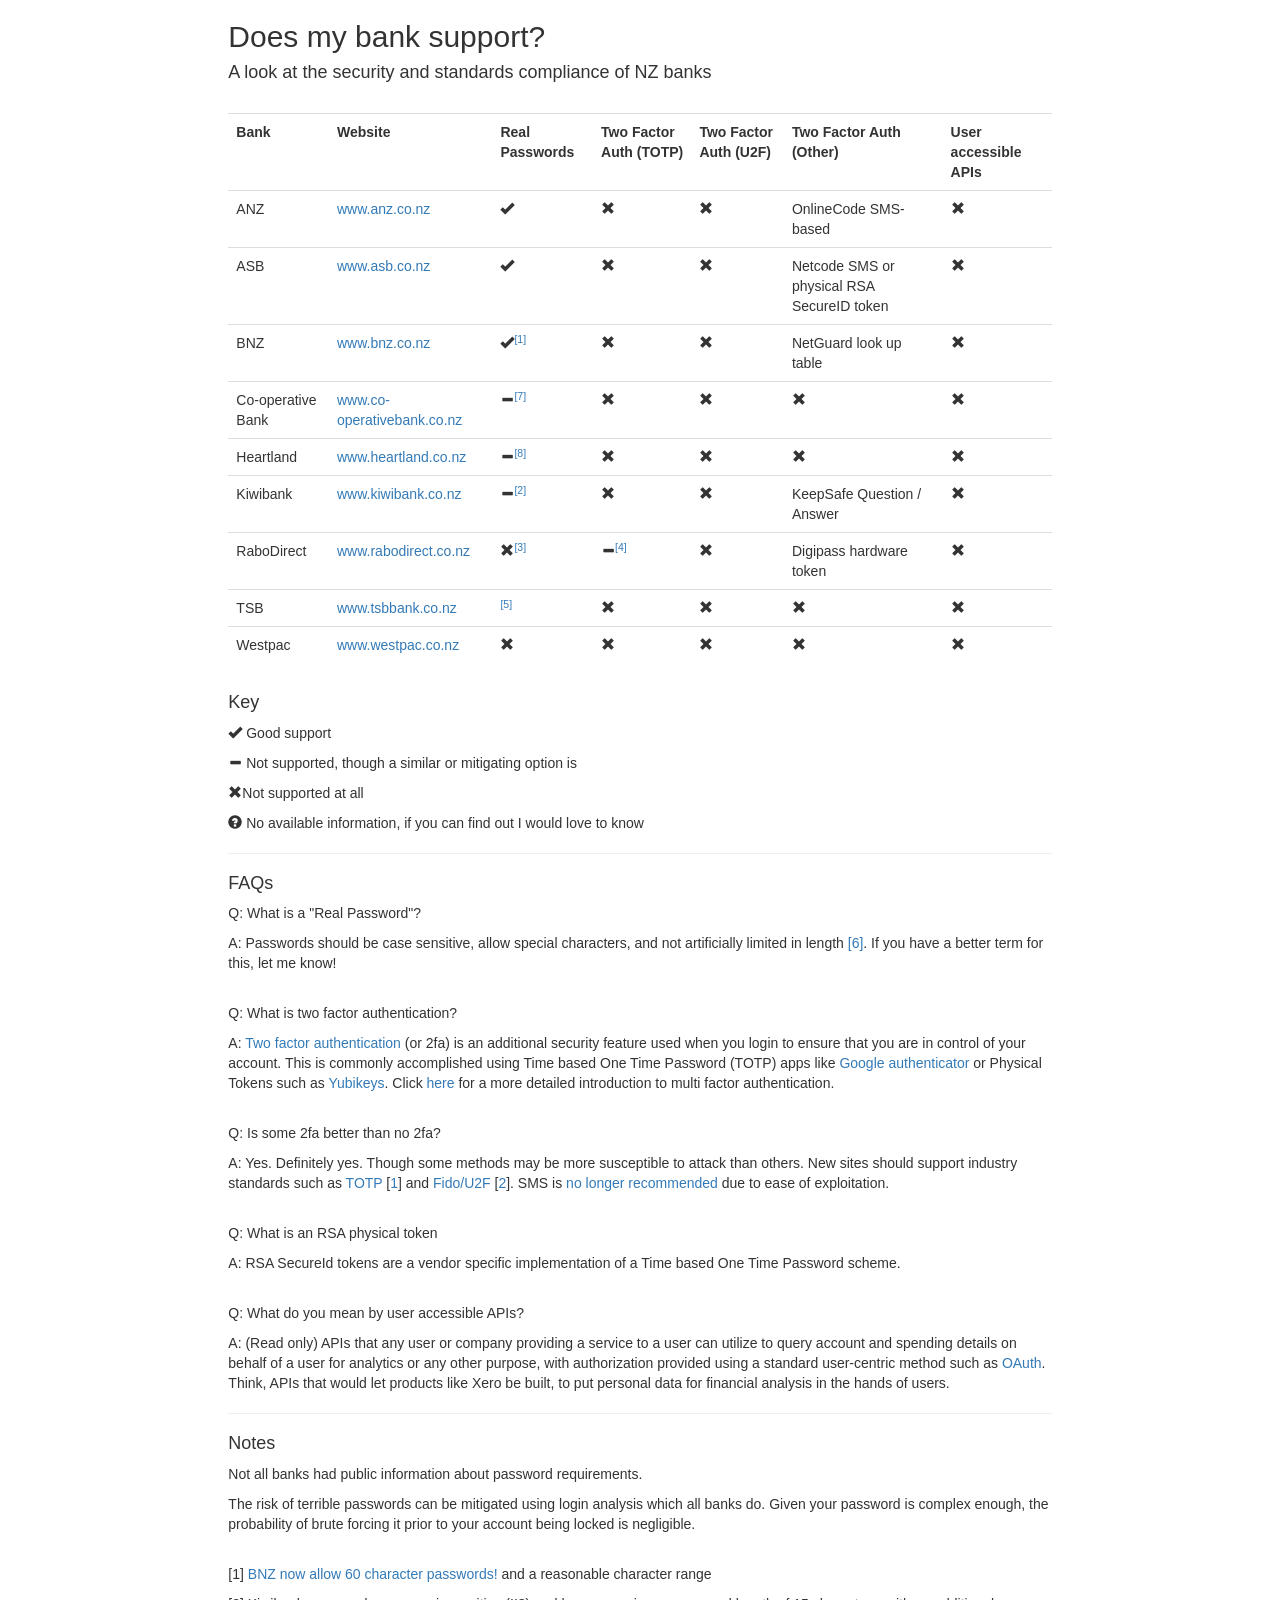
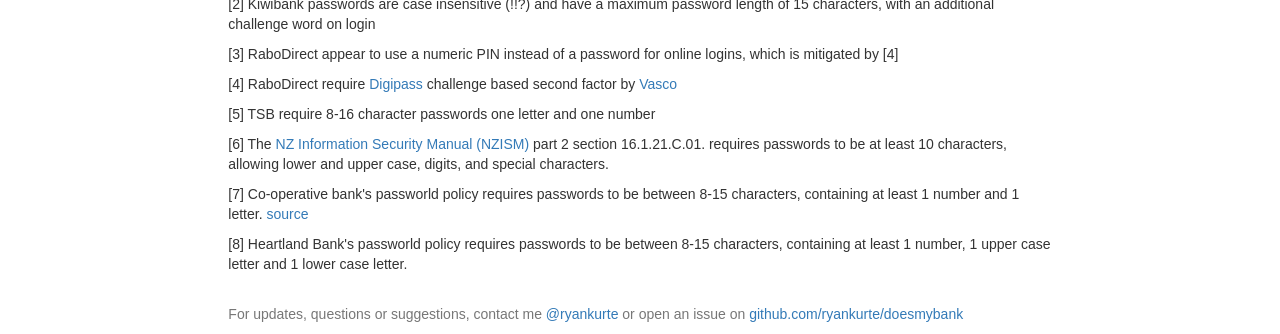
==== commit ea3bb174: "Fix info about ABS's RSA SecureID tokens" ====
--- a/index.html
+++ b/index.html
@@ -35,7 +35,6 @@
               <th>Real Passwords</th>
               <th>Two Factor Auth (TOTP)</th>
               <th>Two Factor Auth (U2F)</th>
-              <th>Two Factor Auth (App)</th>
               <th>Two Factor Auth (Other)</th>
               <th>User accessible APIs</th>
             </tr>
@@ -45,7 +44,6 @@
               <td><span class="glyphicon glyphicon-ok" aria-hidden="true"></span></td>
               <td><span class="glyphicon glyphicon-remove" aria-hidden="true"></span></td>
               <td><span class="glyphicon glyphicon-remove" aria-hidden="true"></span></td>
-              <td><span class="glyphicon glyphicon-question-sign" aria-hidden="true"></td>
               <td>OnlineCode SMS-based</td>
               <td><span class="glyphicon glyphicon-remove" aria-hidden="true"></span></td>
             </tr>
@@ -53,69 +51,62 @@
               <td data-label="ASB">ASB</td>
               <td><a href="https://www.asb.co.nz">www.asb.co.nz</a></td>
               <td><span class="glyphicon glyphicon-ok" aria-hidden="true"></span></td>
-              <td><span class="glyphicon glyphicon-remove" aria-hidden="true"></span><sup><a href="#note1">[1]</a></sup></td>
               <td><span class="glyphicon glyphicon-remove" aria-hidden="true"></span></td>
-              <td><span class="glyphicon glyphicon-ok" aria-hidden="true"></td>
-              <td>Netcode SMS or RSA physical token</td>
+              <td><span class="glyphicon glyphicon-remove" aria-hidden="true"></span></td>
+              <td>Netcode SMS or physical RSA SecureID token</td>
               <td><span class="glyphicon glyphicon-remove" aria-hidden="true"></span></td>
             </tr>
             <tr>
               <td data-label="BNZ">BNZ</td>
               <td><a href="https://www.bnz.co.nz">www.bnz.co.nz</a></td>
-              <td><span class="glyphicon glyphicon-ok" aria-hidden="true"></span><sup><a href="#note2">[2]</a></sup></td>
+              <td><span class="glyphicon glyphicon-ok" aria-hidden="true"></span><sup><a href="#note1">[1]</a></sup></td>
               <td><span class="glyphicon glyphicon-remove" aria-hidden="true"></span></td>
               <td><span class="glyphicon glyphicon-remove" aria-hidden="true"></span></td>
-              <td><span class="glyphicon glyphicon-ok" aria-hidden="true"></td>
               <td>NetGuard look up table</td>
               <td><span class="glyphicon glyphicon-remove" aria-hidden="true"></span></td>
             </tr>
             <tr>
               <td data-label="Co-operative Bank">Co-operative Bank</td>
               <td><a href="https://www.co-operativebank.co.nz">www.co-operativebank.co.nz</a></td>
-              <td><span class="glyphicon glyphicon-minus" aria-hidden="true"></span><sup><a href="#note9">[9]</a></sup></td>
+              <td><span class="glyphicon glyphicon-minus" aria-hidden="true"></span><sup><a href="#note7">[7]</a></sup></td>
               <td><span class="glyphicon glyphicon-remove" aria-hidden="true"></span></td>
               <td><span class="glyphicon glyphicon-remove" aria-hidden="true"></span></td>
-              <td><span class="glyphicon glyphicon-question-sign" aria-hidden="true"></td>
               <td><span class="glyphicon glyphicon-remove" aria-hidden="true"></span></td>
               <td><span class="glyphicon glyphicon-remove" aria-hidden="true"></span></td>
             </tr>
             <tr>
               <td data-label="Heartland">Heartland</td>
               <td><a href="https://www.heartland.co.nz/">www.heartland.co.nz</a></td>
-              <td><span class="glyphicon glyphicon-minus" aria-hidden="true"></span><sup><a href="#note10">[10]</a></sup></td>
+              <td><span class="glyphicon glyphicon-minus" aria-hidden="true"></span><sup><a href="#note8">[8]</a></sup></td>
               <td><span class="glyphicon glyphicon-remove" aria-hidden="true"></span></td>
               <td><span class="glyphicon glyphicon-remove" aria-hidden="true"></span></td>
-              <td><span class="glyphicon glyphicon-question-sign" aria-hidden="true"></td>
               <td><span class="glyphicon glyphicon-remove" aria-hidden="true"></span></td>
               <td><span class="glyphicon glyphicon-remove" aria-hidden="true"></span></td>
             </tr>
             <tr>
               <td data-label="Kiwibank">Kiwibank</td>
               <td><a href="https://www.kiwibank.co.nz">www.kiwibank.co.nz</a></td>
-              <td><span class="glyphicon glyphicon-minus" aria-hidden="true"></span><sup><a href="#note3">[3]</a></sup></td>
+              <td><span class="glyphicon glyphicon-minus" aria-hidden="true"></span><sup><a href="#note2">[2]</a></sup></td>
               <td><span class="glyphicon glyphicon-remove" aria-hidden="true"></span></td>
               <td><span class="glyphicon glyphicon-remove" aria-hidden="true"></span></td>
-              <td><span class="glyphicon glyphicon-question-sign" aria-hidden="true"></td>
               <td>KeepSafe Question / Answer</td>
               <td><span class="glyphicon glyphicon-remove" aria-hidden="true"></span></td>
             </tr>
             <tr>
               <td data-label=RaboDirect>RaboDirect</td>
               <td><a href="https://www.rabodirect.co.nz">www.rabodirect.co.nz</a></td>
-              <td><span class="glyphicon glyphicon-remove" aria-hidden="true"></span><sup><a href="#note4">[4]</a></sup></td>
-              <td><span class="glyphicon glyphicon-minus" aria-hidden="true"></span><sup><a href="#note5">[5]</a></sup></td>
+              <td><span class="glyphicon glyphicon-remove" aria-hidden="true"></span><sup><a href="#note3">[3]</a></sup></td>
+              <td><span class="glyphicon glyphicon-minus" aria-hidden="true"></span><sup><a href="#note4">[4]</a></sup></td>
               <td><span class="glyphicon glyphicon-remove" aria-hidden="true"></span></td>
-              <td><span class="glyphicon glyphicon-question-sign" aria-hidden="true"></td>
               <td>Digipass hardware token</td>
               <td><span class="glyphicon glyphicon-remove" aria-hidden="true"></span></td>
             </tr>
             <tr>
               <td data-label="TSB">TSB</td>
               <td><a href="https://www.tsbbank.co.nz">www.tsbbank.co.nz</a></td>
-              <td><span class="glyphicon glyphicon-removen" aria-hidden="true"></span><sup><a href="#note6">[6]</a></sup></td>
+              <td><span class="glyphicon glyphicon-removen" aria-hidden="true"></span><sup><a href="#note5">[5]</a></sup></td>
               <td><span class="glyphicon glyphicon-remove" aria-hidden="true"></span></td>
-              <td><span class="glyphicon glyphicon-remove" aria-hidden="true"></td>
-              <td><span class="glyphicon glyphicon-question-sign" aria-hidden="true"></span></td>
+              <td><span class="glyphicon glyphicon-remove" aria-hidden="true"></span></td>
               <td><span class="glyphicon glyphicon-remove" aria-hidden="true"></span></td>
               <td><span class="glyphicon glyphicon-remove" aria-hidden="true"></span></td>
             </tr>
@@ -125,7 +116,6 @@
               <td><span class="glyphicon glyphicon-remove" aria-hidden="true"></span></td>
               <td><span class="glyphicon glyphicon-remove" aria-hidden="true"></span></td>
               <td><span class="glyphicon glyphicon-remove" aria-hidden="true"></span></td>
-              <td><span class="glyphicon glyphicon-question-sign" aria-hidden="true"></td>
               <td><span class="glyphicon glyphicon-remove" aria-hidden="true"></span></td>
               <td><span class="glyphicon glyphicon-remove" aria-hidden="true"></span></td>
             </tr>
@@ -146,7 +136,7 @@
         <div>
           <h4>FAQs</h4>
           <p>Q: What is a "Real Password"?</p>
-          <p>A: Passwords should be case sensitive, allow special characters, and not artificially limited in length <a href="#note8">[8]</a>. If you have a better term for this, let me know!</p>
+          <p>A: Passwords should be case sensitive, allow special characters, and not artificially limited in length <a href="#note6">[6]</a>. If you have a better term for this, let me know!</p>
           <br>
           <p>Q: What is two factor authentication?</p>
           <p>A: <a href="https://en.wikipedia.org/wiki/Multi-factor_authentication">Two factor authentication</a> (or 2fa) is an additional security feature used when you login to ensure that you are in control of your account. This is commonly accomplished using Time based One Time Password (TOTP) apps like <a href="https://en.wikipedia.org/wiki/Google_Authenticator">Google authenticator</a> or Physical Tokens such as <a href="https://en.wikipedia.org/wiki/YubiKey">Yubikeys</a>. Click <a href="https://www.securenvoy.com/two-factor-authentication/what-is-2fa.shtm">here</a> for a more detailed introduction to multi factor authentication.</p>
@@ -171,15 +161,14 @@
             Given your password is complex enough, the probability of brute forcing it prior to your account being locked is negligible.
           </p>
           <br>
-          <p id="note1">[1] ASB business accounts support RSA SecureID tokens, these are no longer available for personal accounts</p>
-          <p id="note2">[2] <a href="https://twitter.com/hipsterjazzbo/status/967546047261110273">BNZ now allow 60 character passwords!</a> and a reasonable character range</p>
-          <p id="note3">[3] Kiwibank passwords are case insensitive (!!?) and have a maximum password length of 15 characters, with an additional challenge word on login</p>
-          <p id="note4">[4] RaboDirect appear to use a numeric PIN instead of a password for online logins, which is mitigated by [5]</p>
-          <p id="note5">[5] RaboDirect require <a href="https://www.rabodirect.co.nz/security/digipass/default.aspx">Digipass</a> challenge based second factor by <a href="https://www.vasco.com/">Vasco</a></p>
-          <p id="note6">[6] TSB require 8-16 character passwords one letter and one number</p>
-          <p id="note8">[8] The <a href="http://www.gcsb.govt.nz/publications/the-nz-information-security-manual/">NZ Information Security Manual (NZISM)</a> part 2 section 16.1.21.C.01. requires passwords to be at least 10 characters, allowing lower and upper case, digits, and special characters.</p>
-          <p id="note9">[9] Co-operative bank's passworld policy requires passwords to be between 8-15 characters, containing at least 1 number and 1 letter. <a href="https://www.co-operativebank.co.nz/terms-and-conditions/terms-and-conditions-digital-services">source</a></p>
-          <p id="note10">[10] Heartland Bank's passworld policy requires passwords to be between 8-15 characters, containing at least 1 number, 1 upper case letter and 1 lower case letter.</p>
+          <p id="note1">[1] <a href="https://twitter.com/hipsterjazzbo/status/967546047261110273">BNZ now allow 60 character passwords!</a> and a reasonable character range</p>
+          <p id="note2">[2] Kiwibank passwords are case insensitive (!!?) and have a maximum password length of 15 characters, with an additional challenge word on login</p>
+          <p id="note3">[3] RaboDirect appear to use a numeric PIN instead of a password for online logins, which is mitigated by [4]</p>
+          <p id="note4">[4] RaboDirect require <a href="https://www.rabodirect.co.nz/security/digipass/default.aspx">Digipass</a> challenge based second factor by <a href="https://www.vasco.com/">Vasco</a></p>
+          <p id="note5">[5] TSB require 8-16 character passwords one letter and one number</p>
+          <p id="note8">[6] The <a href="http://www.gcsb.govt.nz/publications/the-nz-information-security-manual/">NZ Information Security Manual (NZISM)</a> part 2 section 16.1.21.C.01. requires passwords to be at least 10 characters, allowing lower and upper case, digits, and special characters.</p>
+          <p id="note7">[7] Co-operative bank's passworld policy requires passwords to be between 8-15 characters, containing at least 1 number and 1 letter. <a href="https://www.co-operativebank.co.nz/terms-and-conditions/terms-and-conditions-digital-services">source</a></p>
+          <p id="note8">[8] Heartland Bank's passworld policy requires passwords to be between 8-15 characters, containing at least 1 number, 1 upper case letter and 1 lower case letter.</p>
 
         </div>
 
